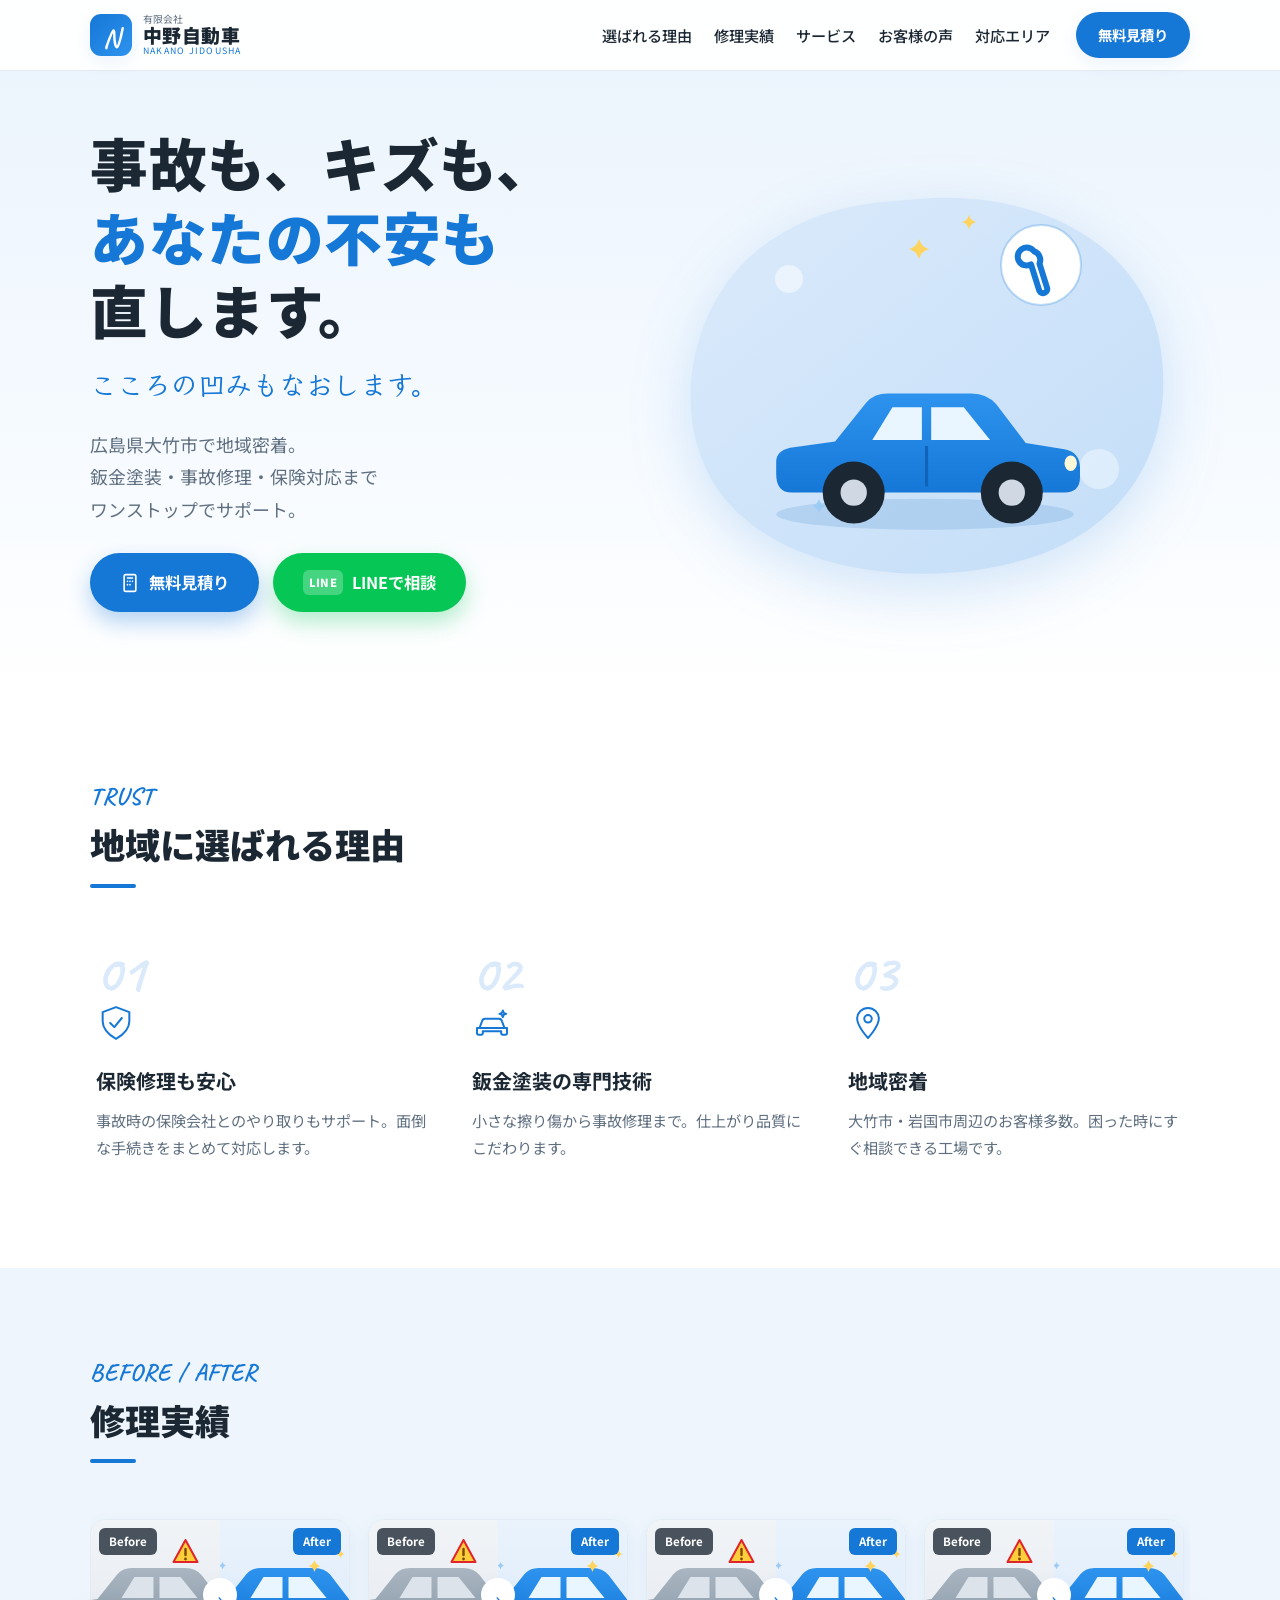
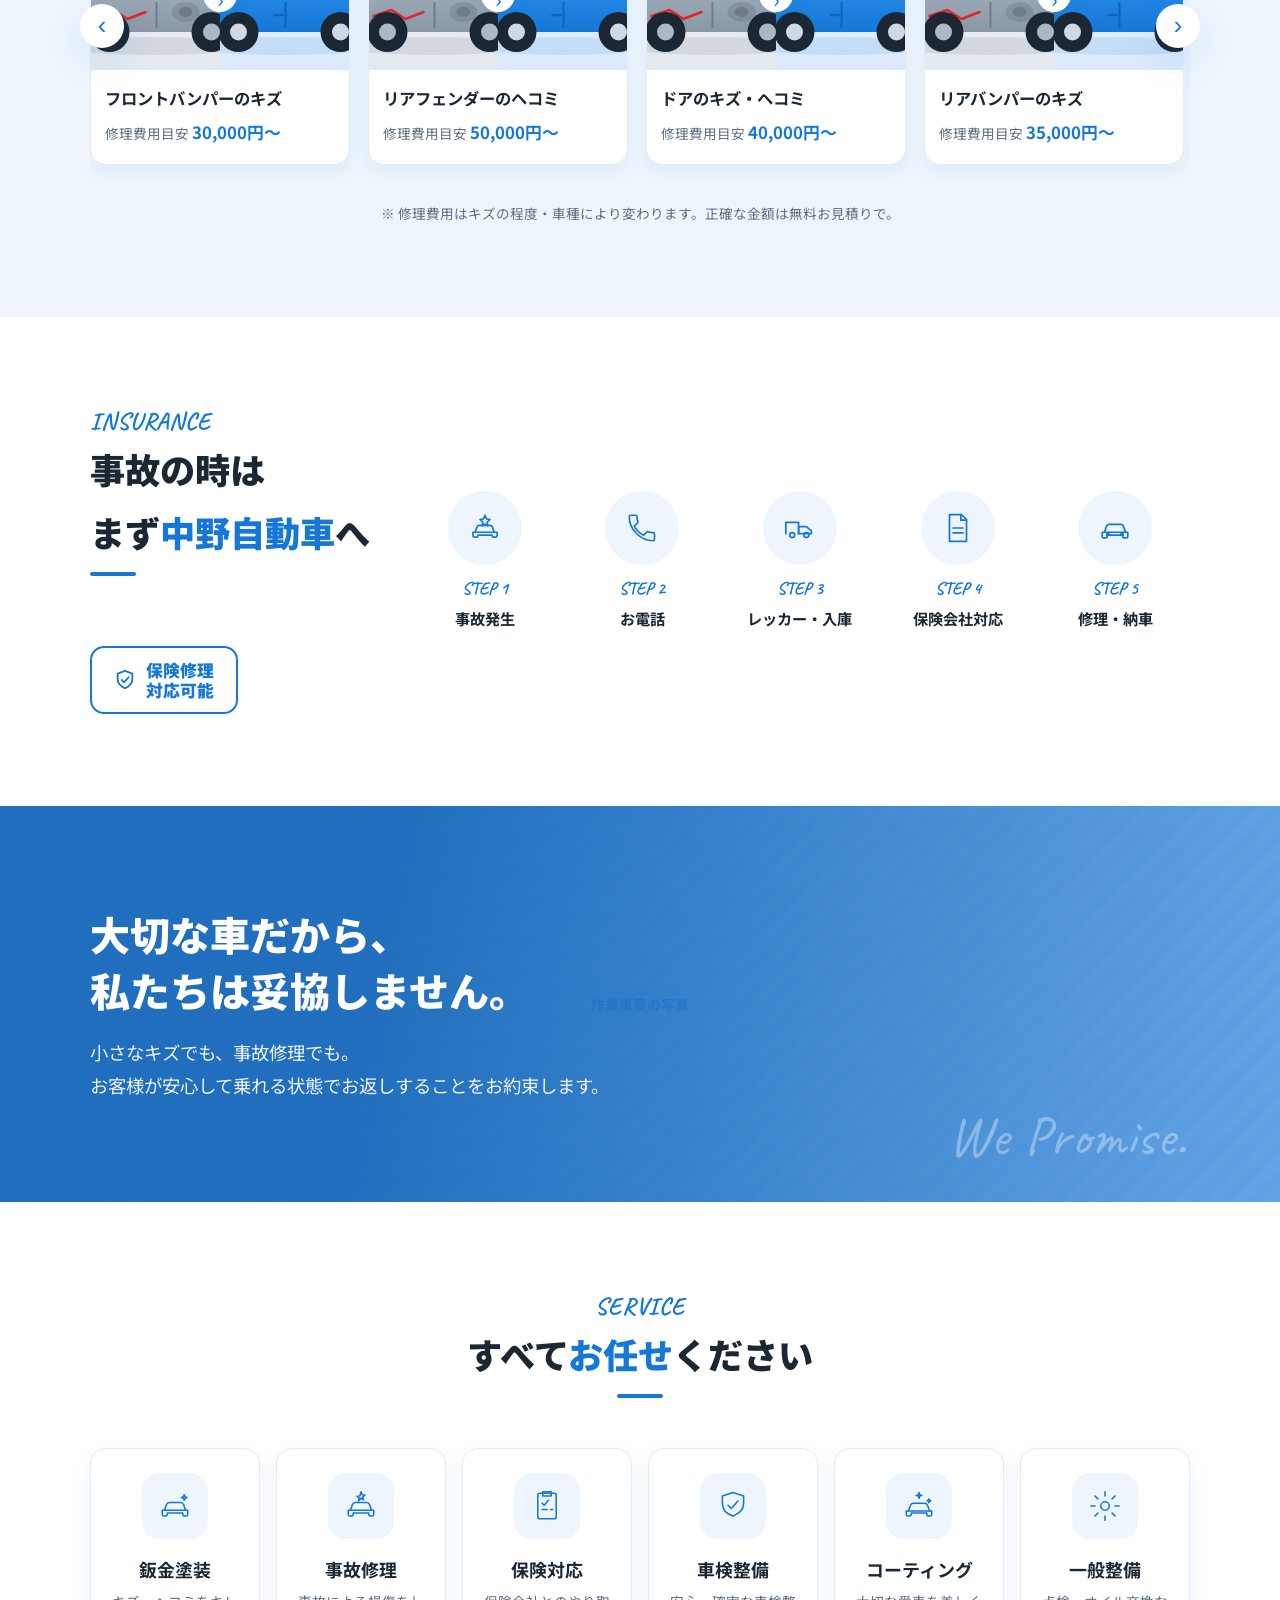
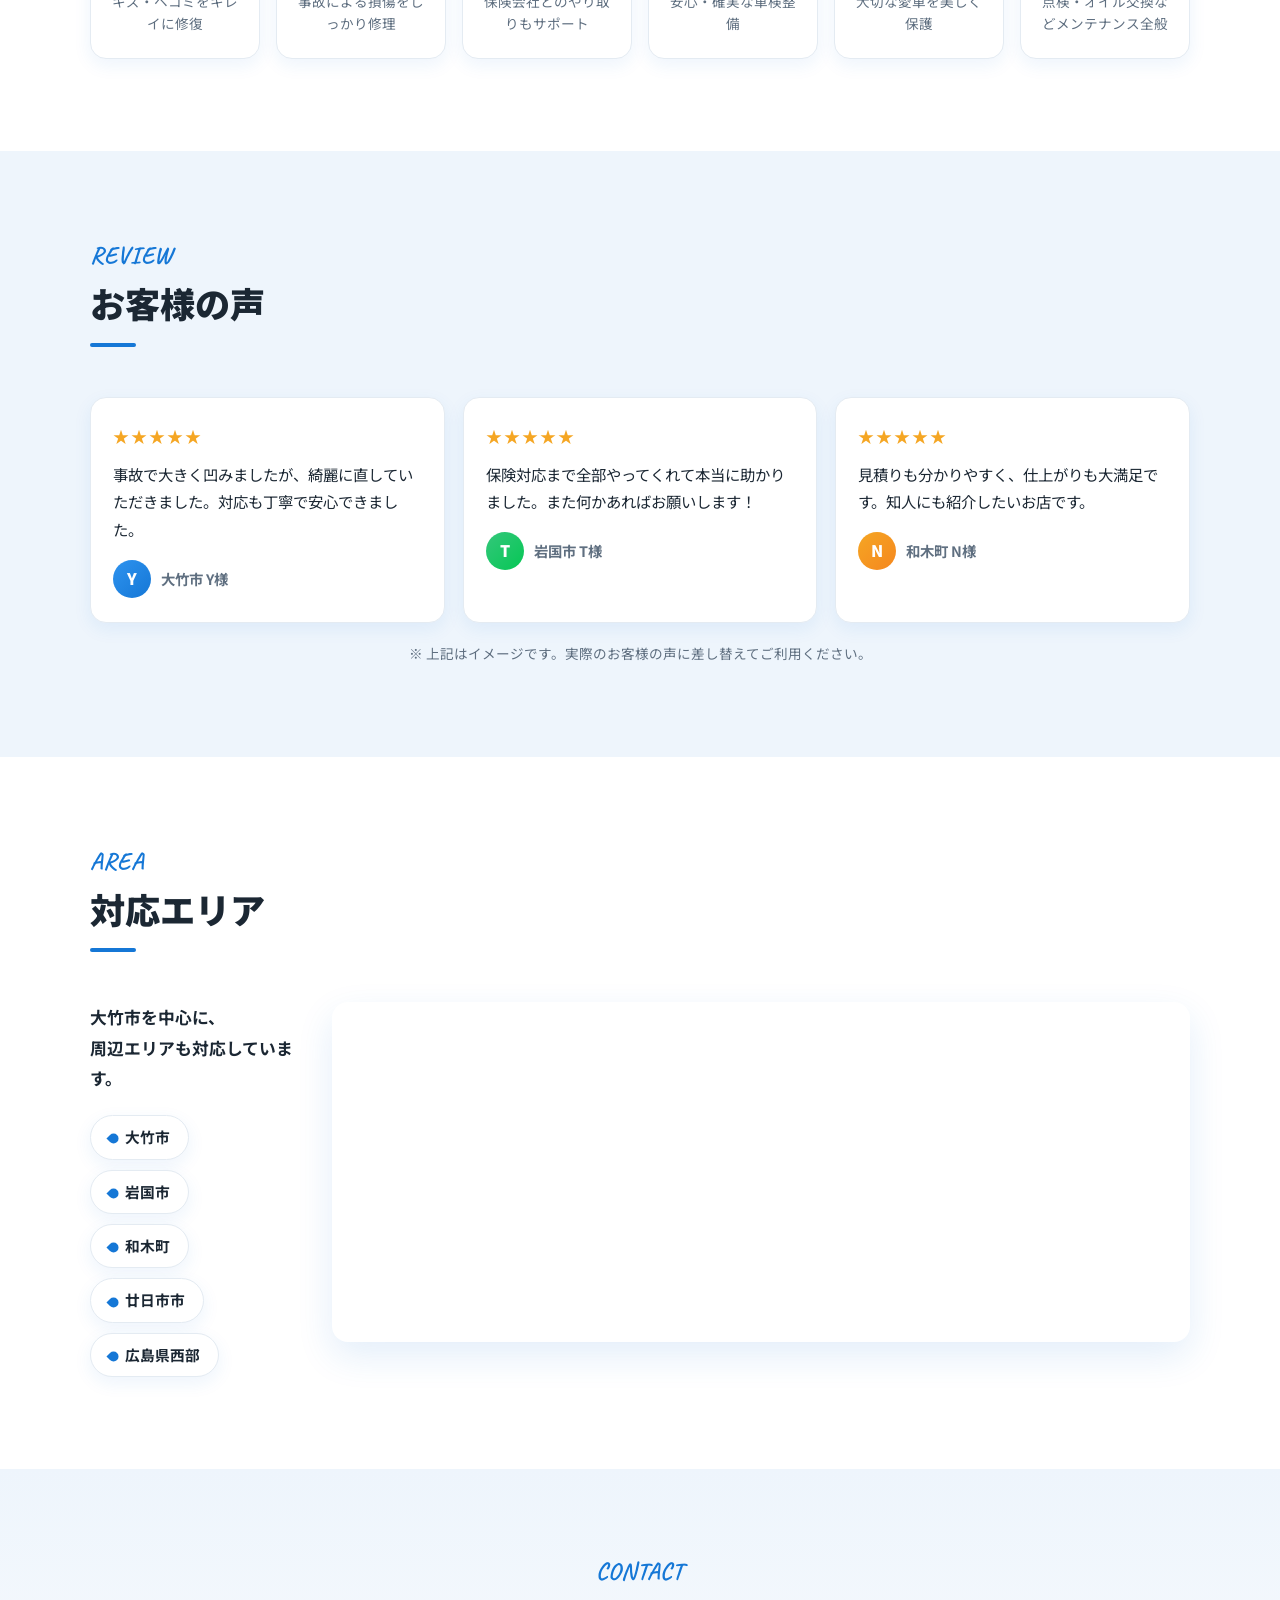
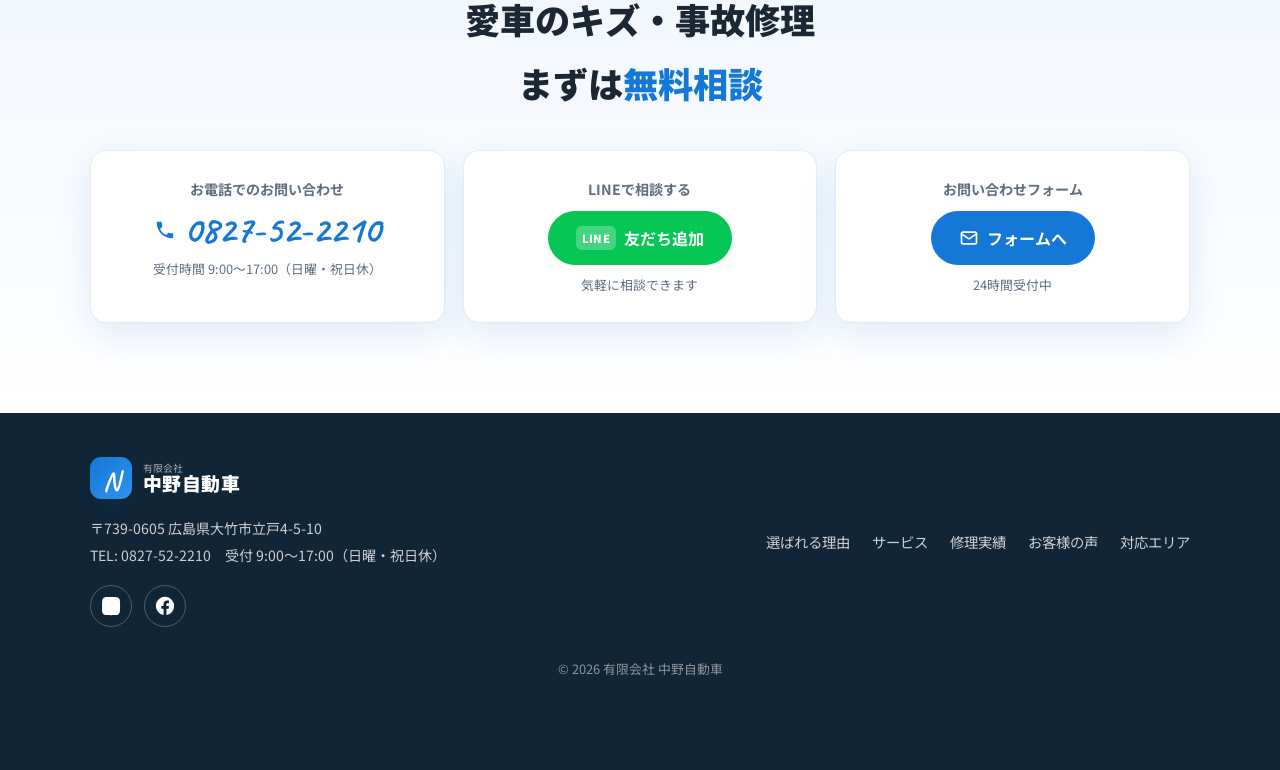
==== index.html @ ca8add03 "中野自動車LPサイト 初版 広島県大竹市の鈑金塗装・事故修理・保険対応のランディングページ。 レスポンシブ対応（PC/タブレット/スマホ）。  Co-Authored-By: Claude Opus " ====
<!DOCTYPE html>
<html lang="ja">
<head>
  <meta charset="UTF-8">
  <meta name="viewport" content="width=device-width, initial-scale=1.0">
  <title>有限会社 中野自動車｜広島県大竹市の鈑金塗装・事故修理・保険対応</title>
  <meta name="description" content="広島県大竹市で地域密着。鈑金塗装・事故修理・保険対応までワンストップ。事故も、キズも、あなたの不安も直します。お見積り無料・LINE相談OK。TEL 0827-52-2210">
  <meta name="theme-color" content="#1577d6">

  <meta property="og:type" content="website">
  <meta property="og:title" content="有限会社 中野自動車｜広島県大竹市の鈑金塗装・事故修理">
  <meta property="og:description" content="事故も、キズも、あなたの不安も直します。鈑金塗装・事故修理・保険対応はワンストップで中野自動車へ。">
  <meta property="og:locale" content="ja_JP">

  <link rel="preconnect" href="https://fonts.googleapis.com">
  <link rel="preconnect" href="https://fonts.gstatic.com" crossorigin>
  <link href="https://fonts.googleapis.com/css2?family=Noto+Sans+JP:wght@400;500;700;900&family=Klee+One:wght@600&family=Caveat:wght@700&display=swap" rel="stylesheet">
  <link rel="stylesheet" href="css/style.css">
</head>
<body>

  <!-- ===== ヘッダー ===== -->
  <header class="header" id="header">
    <div class="header__inner">
      <a href="#hero" class="logo">
        <span class="logo__mark">N</span>
        <span class="logo__txt">
          <small>有限会社</small>
          <strong>中野自動車</strong>
          <em>NAKANO JIDOUSHA</em>
        </span>
      </a>

      <nav class="nav" id="nav">
        <ul class="nav__list">
          <li><a href="#trust" class="nav__link">選ばれる理由</a></li>
          <li><a href="#works" class="nav__link">修理実績</a></li>
          <li><a href="#service" class="nav__link">サービス</a></li>
          <li><a href="#review" class="nav__link">お客様の声</a></li>
          <li><a href="#area" class="nav__link">対応エリア</a></li>
        </ul>
        <a href="#contact" class="nav__cta">無料見積り</a>
      </nav>

      <button class="hamburger" id="hamburger" aria-label="メニューを開く" aria-expanded="false">
        <span></span><span></span><span></span>
      </button>
    </div>
  </header>

  <!-- ===== ヒーロー ===== -->
  <section class="hero" id="hero">
    <div class="hero__inner">
      <div class="hero__copy">
        <h1 class="hero__title">事故も、キズも、<br><span class="is-blue">あなたの不安も</span><br>直します。</h1>
        <p class="hero__hand">こころの凹みもなおします。</p>
        <p class="hero__lead">広島県大竹市で地域密着。<br>鈑金塗装・事故修理・保険対応まで<br>ワンストップでサポート。</p>
        <div class="hero__btns">
          <a href="#contact" class="btn btn--blue">
            <svg viewBox="0 0 24 24" width="20" height="20" fill="none" stroke="currentColor" stroke-width="2" stroke-linecap="round" stroke-linejoin="round" aria-hidden="true"><rect x="5" y="2" width="14" height="20" rx="2"/><line x1="9" y1="6" x2="15" y2="6"/><line x1="9" y1="10" x2="9" y2="10"/><line x1="12" y1="10" x2="12" y2="10"/><line x1="15" y1="10" x2="15" y2="10"/><line x1="9" y1="14" x2="9" y2="14"/><line x1="12" y1="14" x2="12" y2="14"/></svg>
            無料見積り
          </a>
          <a href="#contact" class="btn btn--line">
            <span class="btn__lineicon">LINE</span>
            LINEで相談
          </a>
        </div>
      </div>

      <div class="hero__media" aria-hidden="true">
        <img class="hero__art" src="images/hero.svg" alt="">
      </div>
    </div>
    <div class="hero__wave" aria-hidden="true"></div>
  </section>

  <!-- ===== 選ばれる理由 ===== -->
  <section class="section" id="trust">
    <div class="container">
      <div class="head">
        <span class="head__en">TRUST</span>
        <h2 class="head__ja">地域に選ばれる理由</h2>
      </div>
      <div class="trust">
        <div class="trust__item">
          <span class="trust__no">01</span>
          <div class="trust__icon">
            <svg viewBox="0 0 48 48" width="40" height="40" fill="none" stroke="currentColor" stroke-width="2.4" stroke-linecap="round" stroke-linejoin="round"><path d="M24 5l16 6v11c0 10-7 16-16 21C15 38 8 32 8 22V11z"/><path d="M17 24l5 5 9-11"/></svg>
          </div>
          <h3>保険修理も安心</h3>
          <p>事故時の保険会社とのやり取りもサポート。面倒な手続きをまとめて対応します。</p>
        </div>
        <div class="trust__item">
          <span class="trust__no">02</span>
          <div class="trust__icon">
            <svg viewBox="0 0 48 48" width="40" height="40" fill="none" stroke="currentColor" stroke-width="2.4" stroke-linecap="round" stroke-linejoin="round"><path d="M9 30l3-8a4 4 0 014-3h16a4 4 0 014 3l3 8"/><path d="M6 30h36v6a2 2 0 01-2 2h-3a2 2 0 01-2-2v-2H13v2a2 2 0 01-2 2H8a2 2 0 01-2-2z"/><path d="M37 9l1.2 3L41 13l-2.8 1L37 17l-1.2-3L33 13l2.8-1z"/></svg>
          </div>
          <h3>鈑金塗装の専門技術</h3>
          <p>小さな擦り傷から事故修理まで。仕上がり品質にこだわります。</p>
        </div>
        <div class="trust__item">
          <span class="trust__no">03</span>
          <div class="trust__icon">
            <svg viewBox="0 0 48 48" width="40" height="40" fill="none" stroke="currentColor" stroke-width="2.4" stroke-linecap="round" stroke-linejoin="round"><path d="M24 6c-7 0-13 5.5-13 13 0 9 13 23 13 23s13-14 13-23c0-7.5-6-13-13-13z"/><circle cx="24" cy="19" r="4.5"/></svg>
          </div>
          <h3>地域密着</h3>
          <p>大竹市・岩国市周辺のお客様多数。困った時にすぐ相談できる工場です。</p>
        </div>
      </div>
    </div>
  </section>

  <!-- ===== 修理実績 Before/After ===== -->
  <section class="section section--tint" id="works">
    <div class="container">
      <div class="head">
        <span class="head__en">BEFORE / AFTER</span>
        <h2 class="head__ja">修理実績</h2>
      </div>

      <div class="slider">
        <button class="slider__arrow slider__arrow--prev" id="worksPrev" aria-label="前へ">‹</button>
        <div class="slider__track" id="worksTrack">
          <article class="work">
            <div class="work__ba">
              <div class="ph ph--ba"><span class="work__tag">Before</span></div>
              <div class="ph ph--ba"><span class="work__tag work__tag--after">After</span></div>
              <span class="work__go">›</span>
            </div>
            <h3 class="work__title">フロントバンパーのキズ</h3>
            <p class="work__price">修理費用目安 <strong>30,000円〜</strong></p>
          </article>
          <article class="work">
            <div class="work__ba">
              <div class="ph ph--ba"><span class="work__tag">Before</span></div>
              <div class="ph ph--ba"><span class="work__tag work__tag--after">After</span></div>
              <span class="work__go">›</span>
            </div>
            <h3 class="work__title">リアフェンダーのヘコミ</h3>
            <p class="work__price">修理費用目安 <strong>50,000円〜</strong></p>
          </article>
          <article class="work">
            <div class="work__ba">
              <div class="ph ph--ba"><span class="work__tag">Before</span></div>
              <div class="ph ph--ba"><span class="work__tag work__tag--after">After</span></div>
              <span class="work__go">›</span>
            </div>
            <h3 class="work__title">ドアのキズ・ヘコミ</h3>
            <p class="work__price">修理費用目安 <strong>40,000円〜</strong></p>
          </article>
          <article class="work">
            <div class="work__ba">
              <div class="ph ph--ba"><span class="work__tag">Before</span></div>
              <div class="ph ph--ba"><span class="work__tag work__tag--after">After</span></div>
              <span class="work__go">›</span>
            </div>
            <h3 class="work__title">リアバンパーのキズ</h3>
            <p class="work__price">修理費用目安 <strong>35,000円〜</strong></p>
          </article>
          <article class="work">
            <div class="work__ba">
              <div class="ph ph--ba"><span class="work__tag">Before</span></div>
              <div class="ph ph--ba"><span class="work__tag work__tag--after">After</span></div>
              <span class="work__go">›</span>
            </div>
            <h3 class="work__title">事故による大破修理</h3>
            <p class="work__price">修理費用目安 <strong>120,000円〜</strong></p>
          </article>
          <article class="work">
            <div class="work__ba">
              <div class="ph ph--ba"><span class="work__tag">Before</span></div>
              <div class="ph ph--ba"><span class="work__tag work__tag--after">After</span></div>
              <span class="work__go">›</span>
            </div>
            <h3 class="work__title">ボンネットのヘコミ</h3>
            <p class="work__price">修理費用目安 <strong>45,000円〜</strong></p>
          </article>
        </div>
        <button class="slider__arrow slider__arrow--next" id="worksNext" aria-label="次へ">›</button>
      </div>
      <p class="works__note">※ 修理費用はキズの程度・車種により変わります。正確な金額は無料お見積りで。</p>
    </div>
  </section>

  <!-- ===== 事故対応の流れ ===== -->
  <section class="section" id="flow">
    <div class="container">
      <div class="insurance">
        <div class="insurance__lead">
          <div class="head head--left">
            <span class="head__en">INSURANCE</span>
            <h2 class="head__ja">事故の時は<br>まず<span class="is-blue">中野自動車</span>へ</h2>
          </div>
          <span class="insurance__badge">
            <svg viewBox="0 0 24 24" width="22" height="22" fill="none" stroke="currentColor" stroke-width="2" stroke-linecap="round" stroke-linejoin="round"><path d="M12 2l8 3v6c0 5-3.5 8-8 10-4.5-2-8-5-8-10V5z"/><path d="M8.5 12l2.5 2.5L16 9"/></svg>
            保険修理<br>対応可能
          </span>
        </div>

        <ol class="steps">
          <li class="steps__item">
            <div class="steps__icon"><svg viewBox="0 0 48 48" width="34" height="34" fill="none" stroke="currentColor" stroke-width="2.4" stroke-linecap="round" stroke-linejoin="round"><path d="M10 30l2.5-7a4 4 0 013.8-2.7h14.5a4 4 0 013.8 2.7L37 30"/><path d="M7 30h34v5a2 2 0 01-2 2h-3a2 2 0 01-2-2v-1H14v1a2 2 0 01-2 2H9a2 2 0 01-2-2z"/><path d="M24 6l2 5 5 1-4 4 1 5-4-2.5L20 21l1-5-4-4 5-1z"/></svg></div>
            <span class="steps__no">STEP 1</span>
            <p>事故発生</p>
          </li>
          <li class="steps__item">
            <div class="steps__icon"><svg viewBox="0 0 48 48" width="34" height="34" fill="none" stroke="currentColor" stroke-width="2.4" stroke-linecap="round" stroke-linejoin="round"><path d="M13 21c2.8 5.6 7.6 10.4 13.2 13.2l4.4-4.4c.6-.6 1.4-.8 2-.4 2.2.8 4.6 1.2 7 1.2 1.2 0 2 .8 2 2V40c0 1.2-.8 2-2 2C22 42 6 26 6 8c0-1.2.8-2 2-2h7c1.2 0 2 .8 2 2 0 2.4.4 4.8 1.2 7 .2.7 0 1.5-.4 2z"/></svg></div>
            <span class="steps__no">STEP 2</span>
            <p>お電話</p>
          </li>
          <li class="steps__item">
            <div class="steps__icon"><svg viewBox="0 0 48 48" width="34" height="34" fill="none" stroke="currentColor" stroke-width="2.4" stroke-linecap="round" stroke-linejoin="round"><path d="M4 32V16h18v16"/><path d="M22 22h11l7 6v4H22z"/><circle cx="13" cy="34" r="3.5"/><circle cx="33" cy="34" r="3.5"/></svg></div>
            <span class="steps__no">STEP 3</span>
            <p>レッカー・入庫</p>
          </li>
          <li class="steps__item">
            <div class="steps__icon"><svg viewBox="0 0 48 48" width="34" height="34" fill="none" stroke="currentColor" stroke-width="2.4" stroke-linecap="round" stroke-linejoin="round"><path d="M12 5h17l7 7v31a0 0 0 010 0H12a0 0 0 010 0z"/><path d="M28 5v8h8"/><line x1="17" y1="24" x2="31" y2="24"/><line x1="17" y1="31" x2="31" y2="31"/></svg></div>
            <span class="steps__no">STEP 4</span>
            <p>保険会社対応</p>
          </li>
          <li class="steps__item">
            <div class="steps__icon"><svg viewBox="0 0 48 48" width="34" height="34" fill="none" stroke="currentColor" stroke-width="2.4" stroke-linecap="round" stroke-linejoin="round"><path d="M9 30l3-8a4 4 0 014-3h16a4 4 0 014 3l3 8"/><path d="M6 30h36v6a2 2 0 01-2 2h-3a2 2 0 01-2-2v-2H13v2a2 2 0 01-2 2H8a2 2 0 01-2-2z"/><circle cx="14" cy="33" r="1.6" fill="currentColor"/><circle cx="34" cy="33" r="1.6" fill="currentColor"/></svg></div>
            <span class="steps__no">STEP 5</span>
            <p>修理・納車</p>
          </li>
        </ol>
      </div>
    </div>
  </section>

  <!-- ===== 約束バンド ===== -->
  <section class="promise">
    <div class="promise__photo ph" aria-hidden="true"><span class="ph__label">作業風景の写真</span></div>
    <div class="promise__inner">
      <h2 class="promise__title">大切な車だから、<br>私たちは妥協しません。</h2>
      <p class="promise__text">小さなキズでも、事故修理でも。<br>お客様が安心して乗れる状態でお返しすることをお約束します。</p>
      <span class="promise__script">We Promise.</span>
    </div>
  </section>

  <!-- ===== サービス ===== -->
  <section class="section" id="service">
    <div class="head head--center">
      <span class="head__en">SERVICE</span>
      <h2 class="head__ja">すべて<span class="is-blue">お任せ</span>ください</h2>
    </div>
    <div class="container">
      <div class="services">
        <article class="svc">
          <div class="svc__icon"><svg viewBox="0 0 48 48" width="34" height="34" fill="none" stroke="currentColor" stroke-width="2.2" stroke-linecap="round" stroke-linejoin="round"><path d="M9 30l3-8a4 4 0 014-3h16a4 4 0 014 3l3 8"/><path d="M6 30h36v6a2 2 0 01-2 2h-3a2 2 0 01-2-2v-2H13v2a2 2 0 01-2 2H8a2 2 0 01-2-2z"/><path d="M37 8l1.2 3L41 12l-2.8 1L37 16l-1.2-3L33 12l2.8-1z"/></svg></div>
          <h3>鈑金塗装</h3>
          <p>キズ・ヘコミをキレイに修復</p>
        </article>
        <article class="svc">
          <div class="svc__icon"><svg viewBox="0 0 48 48" width="34" height="34" fill="none" stroke="currentColor" stroke-width="2.2" stroke-linecap="round" stroke-linejoin="round"><path d="M9 30l3-8a4 4 0 014-3h16a4 4 0 014 3l3 8"/><path d="M6 30h36v6a2 2 0 01-2 2h-3a2 2 0 01-2-2v-2H13v2a2 2 0 01-2 2H8a2 2 0 01-2-2z"/><path d="M24 4l1.6 4 4 .4-3 2.8.9 4-3.5-2.2L20.5 17l.9-4-3-2.8 4-.4z"/></svg></div>
          <h3>事故修理</h3>
          <p>事故による損傷をしっかり修理</p>
        </article>
        <article class="svc">
          <div class="svc__icon"><svg viewBox="0 0 48 48" width="34" height="34" fill="none" stroke="currentColor" stroke-width="2.2" stroke-linecap="round" stroke-linejoin="round"><rect x="11" y="6" width="26" height="36" rx="3"/><path d="M18 4h12v6H18z"/><path d="M17 20l3 3 6-7"/><line x1="29" y1="29" x2="32" y2="29"/><line x1="17" y1="29" x2="24" y2="29"/></svg></div>
          <h3>保険対応</h3>
          <p>保険会社とのやり取りもサポート</p>
        </article>
        <article class="svc">
          <div class="svc__icon"><svg viewBox="0 0 48 48" width="34" height="34" fill="none" stroke="currentColor" stroke-width="2.2" stroke-linecap="round" stroke-linejoin="round"><path d="M24 5l15 5v10c0 9-6.5 15-15 18C15 35 9 29 9 20V10z"/><path d="M17 23l4.5 4.5L31 17"/></svg></div>
          <h3>車検整備</h3>
          <p>安心・確実な車検整備</p>
        </article>
        <article class="svc">
          <div class="svc__icon"><svg viewBox="0 0 48 48" width="34" height="34" fill="none" stroke="currentColor" stroke-width="2.2" stroke-linecap="round" stroke-linejoin="round"><path d="M9 31l3-8a4 4 0 014-3h16a4 4 0 014 3l3 8"/><path d="M6 31h36v5a2 2 0 01-2 2h-3a2 2 0 01-2-2v-2H13v2a2 2 0 01-2 2H8a2 2 0 01-2-2z"/><path d="M24 5l1 3 3 1-3 1-1 3-1-3-3-1 3-1z"/><path d="M38 14l.7 2 2 .7-2 .7-.7 2-.7-2-2-.7 2-.7z"/></svg></div>
          <h3>コーティング</h3>
          <p>大切な愛車を美しく保護</p>
        </article>
        <article class="svc">
          <div class="svc__icon"><svg viewBox="0 0 48 48" width="34" height="34" fill="none" stroke="currentColor" stroke-width="2.2" stroke-linecap="round" stroke-linejoin="round"><circle cx="24" cy="24" r="6"/><path d="M24 4v6M24 38v6M4 24h6M38 24h6M9.8 9.8l4.2 4.2M34 34l4.2 4.2M38.2 9.8L34 14M14 34l-4.2 4.2"/></svg></div>
          <h3>一般整備</h3>
          <p>点検・オイル交換などメンテナンス全般</p>
        </article>
      </div>
    </div>
  </section>

  <!-- ===== お客様の声 ===== -->
  <section class="section section--tint" id="review">
    <div class="container">
      <div class="head head--left">
        <span class="head__en">REVIEW</span>
        <h2 class="head__ja">お客様の声</h2>
      </div>
      <div class="reviews">
        <figure class="review">
          <div class="review__stars">★★★★★</div>
          <blockquote>事故で大きく凹みましたが、綺麗に直していただきました。対応も丁寧で安心できました。</blockquote>
          <figcaption><span class="review__ava review__ava--a">Y</span>大竹市 Y様</figcaption>
        </figure>
        <figure class="review">
          <div class="review__stars">★★★★★</div>
          <blockquote>保険対応まで全部やってくれて本当に助かりました。また何かあればお願いします！</blockquote>
          <figcaption><span class="review__ava review__ava--b">T</span>岩国市 T様</figcaption>
        </figure>
        <figure class="review">
          <div class="review__stars">★★★★★</div>
          <blockquote>見積りも分かりやすく、仕上がりも大満足です。知人にも紹介したいお店です。</blockquote>
          <figcaption><span class="review__ava review__ava--c">N</span>和木町 N様</figcaption>
        </figure>
      </div>
      <p class="works__note">※ 上記はイメージです。実際のお客様の声に差し替えてご利用ください。</p>
    </div>
  </section>

  <!-- ===== 対応エリア ===== -->
  <section class="section" id="area">
    <div class="container">
      <div class="head head--left">
        <span class="head__en">AREA</span>
        <h2 class="head__ja">対応エリア</h2>
      </div>
      <div class="area">
        <div class="area__text">
          <p>大竹市を中心に、<br>周辺エリアも対応しています。</p>
        </div>
        <div class="area__map">
          <iframe
            title="有限会社 中野自動車 地図"
            src="https://maps.google.com/maps?q=%E5%BA%83%E5%B3%B6%E7%9C%8C%E5%A4%A7%E7%AB%B9%E5%B8%82%E7%AB%8B%E6%88%B84-5-10&output=embed"
            loading="lazy" referrerpolicy="no-referrer-when-downgrade" allowfullscreen></iframe>
        </div>
        <ul class="area__list">
          <li>大竹市</li>
          <li>岩国市</li>
          <li>和木町</li>
          <li>廿日市市</li>
          <li>広島県西部</li>
        </ul>
      </div>
    </div>
  </section>

  <!-- ===== お問い合わせ ===== -->
  <section class="contact" id="contact">
    <div class="container">
      <div class="contact__head">
        <span class="head__en">CONTACT</span>
        <h2 class="contact__title">愛車のキズ・事故修理<br>まずは<span class="is-blue">無料相談</span></h2>
      </div>
      <div class="contact__cards">
        <div class="ccard">
          <span class="ccard__cap">お電話でのお問い合わせ</span>
          <a href="tel:0827522210" class="ccard__tel">
            <svg viewBox="0 0 24 24" width="22" height="22" fill="currentColor" aria-hidden="true"><path d="M6.6 10.8c1.4 2.8 3.8 5.1 6.6 6.6l2.2-2.2c.3-.3.7-.4 1-.2 1.1.4 2.3.6 3.6.6.6 0 1 .4 1 1V20c0 .6-.4 1-1 1C10.6 21 3 13.4 3 4c0-.6.4-1 1-1h3.5c.6 0 1 .4 1 1 0 1.2.2 2.4.6 3.6.1.4 0 .7-.2 1l-2.3 2.2z"/></svg>
            0827-52-2210
          </a>
          <span class="ccard__sub">受付時間 9:00〜17:00（日曜・祝日休）</span>
        </div>
        <div class="ccard ccard--line">
          <span class="ccard__cap">LINEで相談する</span>
          <a href="#" class="ccard__btn ccard__btn--line"><span class="btn__lineicon">LINE</span>友だち追加</a>
          <span class="ccard__sub">気軽に相談できます</span>
        </div>
        <div class="ccard">
          <span class="ccard__cap">お問い合わせフォーム</span>
          <a href="#" class="ccard__btn ccard__btn--blue">
            <svg viewBox="0 0 24 24" width="20" height="20" fill="none" stroke="currentColor" stroke-width="2" stroke-linecap="round" stroke-linejoin="round" aria-hidden="true"><rect x="3" y="5" width="18" height="14" rx="2"/><path d="M3 7l9 6 9-6"/></svg>
            フォームへ
          </a>
          <span class="ccard__sub">24時間受付中</span>
        </div>
      </div>
    </div>
  </section>

  <!-- ===== フッター ===== -->
  <footer class="footer">
    <div class="container footer__inner">
      <div class="footer__left">
        <div class="logo logo--footer">
          <span class="logo__mark">N</span>
          <span class="logo__txt"><small>有限会社</small><strong>中野自動車</strong></span>
        </div>
        <p class="footer__info">〒739-0605 広島県大竹市立戸4-5-10<br>TEL: 0827-52-2210　受付 9:00〜17:00（日曜・祝日休）</p>
        <div class="footer__sns">
          <a href="https://www.instagram.com/nakano_jidousya/" target="_blank" rel="noopener" aria-label="Instagram"><svg viewBox="0 0 24 24" width="22" height="22" fill="currentColor"><path d="M12 2.2c3.2 0 3.6 0 4.9.1 1.2.1 1.8.3 2.2.4.6.2 1 .5 1.4.9.4.4.7.8.9 1.4.2.4.4 1 .4 2.2.1 1.3.1 1.7.1 4.9s0 3.6-.1 4.9c-.1 1.2-.3 1.8-.4 2.2-.2.6-.5 1-.9 1.4-.4.4-.8.7-1.4.9-.4.2-1 .4-2.2.4-1.3.1-1.7.1-4.9.1s-3.6 0-4.9-.1c-1.2-.1-1.8-.3-2.2-.4-.6-.2-1-.5-1.4-.9-.4-.4-.7-.8-.9-1.4-.2-.4-.4-1-.4-2.2C2.2 15.6 2.2 15.2 2.2 12s0-3.6.1-4.9c.1-1.2.3-1.8.4-2.2.2-.6.5-1 .9-1.4.4-.4.8-.7 1.4-.9.4-.2 1-.4 2.2-.4C8.4 2.2 8.8 2.2 12 2.2zm0 4.9a4.9 4.9 0 110 9.8 4.9 4.9 0 010-9.8zm0 1.8a3.1 3.1 0 100 6.2 3.1 3.1 0 000-6.2zm5.1-3.3a1.1 1.1 0 110 2.3 1.1 1.1 0 010-2.3z"/></svg></a>
          <a href="https://www.facebook.com/nakanojidousya610/?locale=ja_JP" target="_blank" rel="noopener" aria-label="Facebook"><svg viewBox="0 0 24 24" width="22" height="22" fill="currentColor"><path d="M22 12a10 10 0 10-11.6 9.9v-7H7.9V12h2.5V9.8c0-2.5 1.5-3.9 3.8-3.9 1.1 0 2.2.2 2.2.2v2.5h-1.3c-1.2 0-1.6.8-1.6 1.6V12h2.8l-.4 2.9h-2.3v7A10 10 0 0022 12z"/></svg></a>
        </div>
      </div>
      <nav class="footer__nav">
        <a href="#trust">選ばれる理由</a>
        <a href="#service">サービス</a>
        <a href="#works">修理実績</a>
        <a href="#review">お客様の声</a>
        <a href="#area">対応エリア</a>
      </nav>
    </div>
    <p class="footer__copy">&copy; 2026 有限会社 中野自動車</p>
  </footer>

  <!-- ===== スマホ固定バー ===== -->
  <div class="fixed-bar">
    <a href="tel:0827522210" class="fixed-bar__tel">
      <svg viewBox="0 0 24 24" width="18" height="18" fill="currentColor" aria-hidden="true"><path d="M6.6 10.8c1.4 2.8 3.8 5.1 6.6 6.6l2.2-2.2c.3-.3.7-.4 1-.2 1.1.4 2.3.6 3.6.6.6 0 1 .4 1 1V20c0 .6-.4 1-1 1C10.6 21 3 13.4 3 4c0-.6.4-1 1-1h3.5c.6 0 1 .4 1 1 0 1.2.2 2.4.6 3.6.1.4 0 .7-.2 1l-2.3 2.2z"/></svg>
      電話する
    </a>
    <a href="#contact" class="fixed-bar__est">無料見積り</a>
  </div>

  <!--
    画像の差し替えについて：
    現在、写真部分は class="ph"（プレースホルダー）で仮置きしています。
    実写真を入れる場合は images/ フォルダに保存し、該当の .ph 要素を
    <img src="images/xxxx.jpg" alt="..."> に置き換えてください（中川さんへ依頼でもOK）。
    差し替え対象：ヒーロー3枚 / 修理実績Before・After / 約束バンド背景 / お客様の声アバター
    要対応リンク：LINE「友だち追加」(#) と お問い合わせフォーム(#) に実URLを設定。
  -->
  <script src="js/main.js"></script>
</body>
</html>
---- css/style.css ----
/* ============================================
   有限会社 中野自動車 LP - 明るい水色テーマ
   モバイルファースト / レスポンシブ
   ============================================ */

:root {
  --blue: #1577d6;
  --blue-dark: #0f63b8;
  --blue-50: #eef5fc;
  --blue-100: #dbeafb;
  --green: #06c755;
  --green-dark: #05a847;
  --ink: #1b2733;
  --gray: #5f6f80;
  --line: #e4ebf2;
  --white: #ffffff;
  --radius: 16px;
  --shadow: 0 14px 36px rgba(21, 119, 214, 0.12);
  --shadow-sm: 0 6px 18px rgba(21, 119, 214, 0.08);
  --container: 1140px;
  --header-h: 70px;
}

* { margin: 0; padding: 0; box-sizing: border-box; }
html { scroll-behavior: smooth; scroll-padding-top: var(--header-h); }
body {
  font-family: "Noto Sans JP", system-ui, -apple-system, "Segoe UI", sans-serif;
  color: var(--ink); line-height: 1.8; background: var(--white);
  -webkit-font-smoothing: antialiased; overflow-x: hidden;
}
img { max-width: 100%; display: block; }
a { color: inherit; text-decoration: none; }
ul, ol { list-style: none; }
.is-blue { color: var(--blue); }

.container { width: 100%; max-width: var(--container); margin-inline: auto; padding-inline: 20px; }

/* ---------- プレースホルダー（写真の仮置き） ---------- */
.ph {
  position: relative; overflow: hidden;
  background:
    linear-gradient(135deg, var(--blue-50), var(--blue-100));
}
.ph::after {
  content: ""; position: absolute; inset: 0;
  background-image:
    radial-gradient(circle at 30% 35%, rgba(255,255,255,.6), transparent 40%),
    repeating-linear-gradient(135deg, rgba(21,119,214,.05) 0 10px, transparent 10px 20px);
}
.ph__label {
  position: absolute; inset: 0; display: grid; place-items: center;
  color: rgba(21,119,214,.55); font-size: .85rem; font-weight: 700; z-index: 1;
  text-align: center; padding: 8px;
}

/* ---------- ボタン ---------- */
.btn {
  display: inline-flex; align-items: center; justify-content: center; gap: 9px;
  padding: 15px 30px; border-radius: 999px; font-weight: 700; font-size: 1.02rem;
  transition: transform .15s ease, box-shadow .15s ease, background .15s ease; cursor: pointer;
}
.btn:hover { transform: translateY(-2px); }
.btn--blue { background: var(--blue); color: #fff; box-shadow: 0 10px 22px rgba(21,119,214,.32); }
.btn--blue:hover { background: var(--blue-dark); }
.btn--line { background: var(--green); color: #fff; box-shadow: 0 10px 22px rgba(6,199,85,.3); }
.btn--line:hover { background: var(--green-dark); }
.btn__lineicon {
  font-size: .7rem; font-weight: 900; background: rgba(255,255,255,.25);
  padding: 2px 6px; border-radius: 6px; letter-spacing: .02em;
}

/* ---------- ヘッダー ---------- */
.header {
  position: fixed; inset: 0 0 auto 0; height: var(--header-h);
  background: rgba(255,255,255,.94); backdrop-filter: blur(8px);
  box-shadow: 0 1px 0 var(--line); z-index: 100;
}
.header__inner {
  max-width: var(--container); height: 100%; margin-inline: auto; padding-inline: 20px;
  display: flex; align-items: center; justify-content: space-between;
}
.logo { display: flex; align-items: center; gap: 11px; }
.logo__mark {
  display: grid; place-items: center; width: 42px; height: 42px;
  background: linear-gradient(135deg, var(--blue), #2e93ef); color: #fff;
  font-family: "Caveat", cursive; font-weight: 700; font-size: 1.7rem; border-radius: 11px;
  box-shadow: var(--shadow-sm);
}
.logo__txt { display: flex; flex-direction: column; line-height: 1.1; }
.logo__txt small { font-size: .62rem; color: var(--gray); }
.logo__txt strong { font-size: 1.18rem; color: var(--ink); font-weight: 900; letter-spacing: .02em; }
.logo__txt em { font-size: .55rem; color: var(--blue); font-style: normal; letter-spacing: .14em; }

.nav { display: flex; align-items: center; gap: 26px; }
.nav__list { display: flex; gap: 22px; }
.nav__link { font-weight: 500; font-size: .95rem; position: relative; }
.nav__link::after { content: ""; position: absolute; left: 0; bottom: -6px; width: 0; height: 2px; background: var(--blue); transition: width .2s ease; }
.nav__link:hover::after { width: 100%; }
.nav__cta { background: var(--blue); color: #fff; padding: 10px 22px; border-radius: 999px; font-weight: 700; font-size: .9rem; box-shadow: var(--shadow-sm); transition: background .15s ease; }
.nav__cta:hover { background: var(--blue-dark); }

.hamburger { display: none; flex-direction: column; justify-content: center; gap: 6px; width: 44px; height: 44px; background: none; border: none; cursor: pointer; }
.hamburger span { display: block; width: 26px; height: 2px; background: var(--blue); transition: transform .3s ease, opacity .3s ease; }
.hamburger.is-open span:nth-child(1) { transform: translateY(8px) rotate(45deg); }
.hamburger.is-open span:nth-child(2) { opacity: 0; }
.hamburger.is-open span:nth-child(3) { transform: translateY(-8px) rotate(-45deg); }

/* ---------- ヒーロー ---------- */
.hero {
  position: relative; padding-top: var(--header-h);
  background: linear-gradient(180deg, #eaf3fc 0%, #f5faff 60%, #fff 100%);
  overflow: hidden;
}
.hero__inner {
  max-width: var(--container); margin-inline: auto; padding: 46px 20px 70px;
  display: grid; gap: 30px; position: relative; z-index: 2;
}
.hero__title { font-size: clamp(2.1rem, 6.6vw, 3.6rem); font-weight: 900; line-height: 1.28; letter-spacing: .01em; }
.hero__hand { font-family: "Klee One", cursive; color: var(--blue); font-size: clamp(1.15rem, 3.4vw, 1.7rem); margin: 12px 0 20px; font-weight: 600; }
.hero__lead { font-size: clamp(.98rem, 2.4vw, 1.12rem); color: var(--gray); margin-bottom: 28px; }
.hero__btns { display: flex; flex-wrap: wrap; gap: 14px; }

.hero__media { position: relative; }
.hero__art { width: 100%; max-width: 520px; height: auto; margin-inline: auto; display: block; filter: drop-shadow(0 18px 30px rgba(21,119,214,.18)); }

/* ---------- 見出し共通 ---------- */
.section { padding: clamp(54px, 8vw, 92px) 0; }
.section--tint { background: var(--blue-50); }
.head { margin-bottom: clamp(30px, 5vw, 50px); }
.head--center { text-align: center; }
.head__en { font-family: "Caveat", cursive; font-size: 1.5rem; color: var(--blue); font-weight: 700; letter-spacing: .04em; display: block; line-height: 1; }
.head__ja { font-size: clamp(1.55rem, 4.4vw, 2.2rem); font-weight: 900; color: var(--ink); margin-top: 4px; position: relative; display: inline-block; padding-bottom: 12px; }
.head--center .head__ja::after, .head__ja::after { content: ""; position: absolute; left: 0; bottom: 0; width: 46px; height: 4px; background: var(--blue); border-radius: 2px; }
.head--center .head__ja::after { left: 50%; transform: translateX(-50%); }

/* ---------- 選ばれる理由 ---------- */
.trust { display: grid; gap: 24px; }
.trust__item { position: relative; padding: 14px 6px; text-align: left; }
.trust__no { font-family: "Caveat", cursive; font-size: 3.4rem; font-weight: 700; color: var(--blue-100); line-height: .8; display: block; }
.trust__icon { color: var(--blue); margin: 8px 0 12px; }
.trust__item h3 { font-size: 1.25rem; color: var(--ink); margin-bottom: 8px; }
.trust__item p { color: var(--gray); font-size: .95rem; }

/* ---------- 修理実績スライダー ---------- */
.slider { position: relative; }
.slider__track {
  display: flex; gap: 18px; overflow-x: auto; scroll-snap-type: x mandatory;
  padding: 6px 2px 18px; scroll-behavior: smooth; scrollbar-width: none;
}
.slider__track::-webkit-scrollbar { display: none; }
.work {
  flex: 0 0 auto; width: 240px; scroll-snap-align: start;
  background: #fff; border-radius: var(--radius); box-shadow: var(--shadow-sm);
  border: 1px solid var(--line); overflow: hidden; transition: transform .2s ease, box-shadow .2s ease;
}
.work:hover { transform: translateY(-5px); box-shadow: var(--shadow); }
.work__ba { position: relative; display: grid; grid-template-columns: 1fr 1fr; height: 150px; }
.work__ba .ph--ba { height: 100%; background-position: center; background-size: cover; background-repeat: no-repeat; }
.work__ba .ph--ba::after { display: none; }
.work__ba .ph--ba:nth-child(1) { background-image: url("../images/car-before.svg"); }
.work__ba .ph--ba:nth-child(2) { background-image: url("../images/car-after.svg"); }
.work__tag { position: absolute; top: 8px; left: 8px; background: rgba(27,39,51,.78); color: #fff; font-size: .72rem; font-weight: 700; padding: 3px 10px; border-radius: 6px; z-index: 2; }
.work__tag--after { left: auto; right: 8px; background: var(--blue); }
.work__go { position: absolute; top: 50%; left: 50%; transform: translate(-50%,-50%); width: 34px; height: 34px; background: #fff; color: var(--blue); border-radius: 50%; display: grid; place-items: center; font-size: 1.4rem; box-shadow: var(--shadow-sm); z-index: 3; }
.work__title { font-size: 1.02rem; font-weight: 700; color: var(--ink); padding: 14px 14px 0; }
.work__price { padding: 4px 14px 16px; color: var(--gray); font-size: .85rem; }
.work__price strong { color: var(--blue); font-size: 1.05rem; }
.slider__arrow {
  position: absolute; top: 42%; transform: translateY(-50%); z-index: 5;
  width: 44px; height: 44px; border-radius: 50%; border: none; cursor: pointer;
  background: #fff; color: var(--blue); font-size: 1.6rem; line-height: 1;
  box-shadow: var(--shadow); transition: background .15s ease, color .15s ease;
}
.slider__arrow:hover { background: var(--blue); color: #fff; }
.slider__arrow--prev { left: -10px; }
.slider__arrow--next { right: -10px; }
.works__note { text-align: center; margin-top: 18px; color: var(--gray); font-size: .85rem; }

/* ---------- 事故対応 ---------- */
.insurance { display: grid; gap: 34px; }
.insurance__lead { display: grid; gap: 20px; }
.insurance__badge {
  display: inline-flex; align-items: center; gap: 10px; justify-self: start;
  border: 2px solid var(--blue); color: var(--blue); font-weight: 900;
  padding: 12px 22px; border-radius: 14px; line-height: 1.2; font-size: 1.05rem;
}
.steps { display: grid; grid-template-columns: repeat(2, 1fr); gap: 18px 10px; }
.steps__item { text-align: center; position: relative; }
.steps__icon { width: 74px; height: 74px; margin: 0 auto 8px; border-radius: 50%; background: var(--blue-50); color: var(--blue); display: grid; place-items: center; }
.steps__no { font-family: "Caveat", cursive; font-weight: 700; color: var(--blue); font-size: 1.1rem; display: block; }
.steps__item p { font-weight: 700; font-size: .95rem; }

/* ---------- 約束バンド ---------- */
.promise { position: relative; color: #fff; overflow: hidden; }
.promise__photo { position: absolute; inset: 0; }
.promise__photo::before { content: ""; position: absolute; inset: 0; z-index: 1; background: linear-gradient(100deg, rgba(15,99,184,.92) 30%, rgba(21,119,214,.6) 100%); }
.promise__photo .ph__label { z-index: 0; }
.promise__inner { position: relative; z-index: 2; max-width: var(--container); margin-inline: auto; padding: clamp(56px, 9vw, 100px) 20px; }
.promise__title { font-size: clamp(1.6rem, 4.6vw, 2.5rem); font-weight: 900; line-height: 1.4; margin-bottom: 18px; }
.promise__text { font-size: clamp(.98rem, 2.4vw, 1.15rem); color: rgba(255,255,255,.92); }
.promise__script { position: absolute; right: 24px; bottom: 14px; font-family: "Caveat", cursive; font-size: clamp(2rem, 7vw, 3.6rem); color: rgba(255,255,255,.35); }

/* ---------- サービス ---------- */
.services { display: grid; grid-template-columns: repeat(2, 1fr); gap: 16px; }
.svc { background: #fff; border: 1px solid var(--line); border-radius: var(--radius); padding: 24px 16px; text-align: center; box-shadow: var(--shadow-sm); transition: transform .2s ease, box-shadow .2s ease; }
.svc:hover { transform: translateY(-5px); box-shadow: var(--shadow); }
.svc__icon { width: 66px; height: 66px; margin: 0 auto 14px; border-radius: 18px; background: var(--blue-50); color: var(--blue); display: grid; place-items: center; }
.svc h3 { font-size: 1.12rem; color: var(--ink); margin-bottom: 6px; }
.svc p { color: var(--gray); font-size: .85rem; line-height: 1.6; }

/* ---------- お客様の声 ---------- */
.reviews { display: grid; gap: 18px; }
.review { background: #fff; border-radius: var(--radius); padding: 24px 22px; box-shadow: var(--shadow-sm); border: 1px solid var(--line); }
.review__stars { color: #f5a623; letter-spacing: 2px; margin-bottom: 10px; }
.review blockquote { font-size: .96rem; color: var(--ink); margin-bottom: 16px; }
.review figcaption { display: flex; align-items: center; gap: 10px; font-size: .9rem; color: var(--gray); font-weight: 700; }
.review__ava { width: 38px; height: 38px; border-radius: 50%; flex: 0 0 auto; display: grid; place-items: center; color: #fff; font-weight: 900; font-size: 1rem; }
.review__ava--a { background: linear-gradient(135deg, #2e93ef, #1577d6); }
.review__ava--b { background: linear-gradient(135deg, #34c77b, #06c755); }
.review__ava--c { background: linear-gradient(135deg, #f5a623, #f5871f); }

/* ---------- 対応エリア ---------- */
.area { display: grid; gap: 22px; }
.area__text p { font-size: 1.05rem; font-weight: 700; }
.area__map { border-radius: var(--radius); overflow: hidden; box-shadow: var(--shadow); min-height: 280px; }
.area__map iframe { width: 100%; height: 100%; min-height: 280px; border: 0; display: block; }
.area__list { display: flex; flex-wrap: wrap; gap: 10px; }
.area__list li { background: #fff; border: 1px solid var(--line); border-radius: 999px; padding: 8px 18px 8px 34px; font-weight: 700; font-size: .92rem; position: relative; box-shadow: var(--shadow-sm); }
.area__list li::before { content: ""; position: absolute; left: 14px; top: 50%; transform: translateY(-50%); width: 10px; height: 10px; border-radius: 50% 50% 50% 0; background: var(--blue); rotate: 45deg; }

/* ---------- お問い合わせ ---------- */
.contact { background: linear-gradient(180deg, var(--blue-50), #fff); padding: clamp(54px, 8vw, 90px) 0; }
.contact__head { text-align: center; margin-bottom: 36px; }
.contact__title { font-size: clamp(1.5rem, 4.4vw, 2.2rem); font-weight: 900; margin-top: 4px; }
.contact__cards { display: grid; gap: 18px; }
.ccard { background: #fff; border-radius: var(--radius); padding: 26px 22px; text-align: center; box-shadow: var(--shadow); border: 1px solid var(--line); display: flex; flex-direction: column; align-items: center; gap: 8px; }
.ccard__cap { font-size: .88rem; font-weight: 700; color: var(--gray); }
.ccard__tel { display: inline-flex; align-items: center; gap: 8px; font-family: "Caveat", cursive; font-size: 2.4rem; font-weight: 700; color: var(--blue); line-height: 1; }
.ccard__tel svg { color: var(--blue); }
.ccard__sub { font-size: .8rem; color: var(--gray); }
.ccard__btn { display: inline-flex; align-items: center; gap: 8px; padding: 13px 28px; border-radius: 999px; font-weight: 700; color: #fff; }
.ccard__btn--line { background: var(--green); }
.ccard__btn--blue { background: var(--blue); }

/* ---------- フッター ---------- */
.footer { background: #102536; color: rgba(255,255,255,.78); padding: 44px 0 90px; }
.footer__inner { display: grid; gap: 28px; }
.logo--footer .logo__txt strong { color: #fff; }
.logo--footer .logo__txt small { color: rgba(255,255,255,.6); }
.footer__info { font-size: .88rem; margin: 16px 0; line-height: 1.9; }
.footer__sns { display: flex; gap: 12px; }
.footer__sns a { display: grid; place-items: center; width: 42px; height: 42px; border: 1px solid rgba(255,255,255,.25); border-radius: 50%; color: #fff; transition: background .2s ease; }
.footer__sns a:hover { background: rgba(255,255,255,.15); }
.footer__nav { display: flex; flex-wrap: wrap; gap: 14px 22px; }
.footer__nav a { font-size: .9rem; }
.footer__nav a:hover { color: #fff; }
.footer__copy { text-align: center; font-size: .8rem; color: rgba(255,255,255,.5); margin-top: 30px; }

/* ---------- スマホ固定バー ---------- */
.fixed-bar { display: none; position: fixed; left: 0; right: 0; bottom: 0; z-index: 90; }
.fixed-bar a { flex: 1; display: flex; align-items: center; justify-content: center; gap: 7px; padding: 14px; font-weight: 700; color: #fff; }
.fixed-bar__tel { background: var(--ink); }
.fixed-bar__est { background: var(--blue); }

/* ============================================
   タブレット ( >= 768px )
   ============================================ */
@media (min-width: 768px) {
  .hero__inner { grid-template-columns: 1.05fr 1fr; align-items: center; padding-block: 56px 80px; }
  .hero__media { height: 400px; }
  .trust { grid-template-columns: repeat(3, 1fr); gap: 28px; }
  .work { width: 260px; }
  .insurance { grid-template-columns: 280px 1fr; align-items: center; gap: 40px; }
  .steps { grid-template-columns: repeat(5, 1fr); gap: 8px; }
  .services { grid-template-columns: repeat(3, 1fr); }
  .reviews { grid-template-columns: repeat(3, 1fr); }
  .area { grid-template-columns: 220px 1fr; grid-template-areas: "text map" "list map"; align-items: start; }
  .area__text { grid-area: text; }
  .area__map { grid-area: map; min-height: 340px; }
  .area__list { grid-area: list; flex-direction: column; align-items: flex-start; }
  .contact__cards { grid-template-columns: repeat(3, 1fr); align-items: stretch; }
  .footer__inner { grid-template-columns: 1fr auto; align-items: center; }
}

/* ============================================
   デスクトップ ( >= 1024px )
   ============================================ */
@media (min-width: 1024px) {
  .services { grid-template-columns: repeat(6, 1fr); }
}

/* ============================================
   モバイル ( < 900px ) ハンバーガー
   ============================================ */
@media (max-width: 900px) {
  .hamburger { display: flex; }
  .nav {
    position: fixed; inset: var(--header-h) 0 auto 0; flex-direction: column; align-items: stretch; gap: 0;
    background: #fff; box-shadow: 0 12px 24px rgba(0,0,0,.12); padding: 8px 20px 22px;
    transform: translateY(-130%); opacity: 0; pointer-events: none;
    transition: transform .3s ease, opacity .3s ease; max-height: calc(100vh - var(--header-h)); overflow-y: auto;
  }
  .nav.is-open { transform: translateY(0); opacity: 1; pointer-events: auto; }
  .nav__list { flex-direction: column; gap: 0; }
  .nav__link { display: block; padding: 15px 4px; border-bottom: 1px solid var(--line); }
  .nav__link::after { display: none; }
  .nav__cta { text-align: center; margin-top: 16px; padding: 14px; }
  .fixed-bar { display: flex; }
  .footer { padding-bottom: 78px; }
}
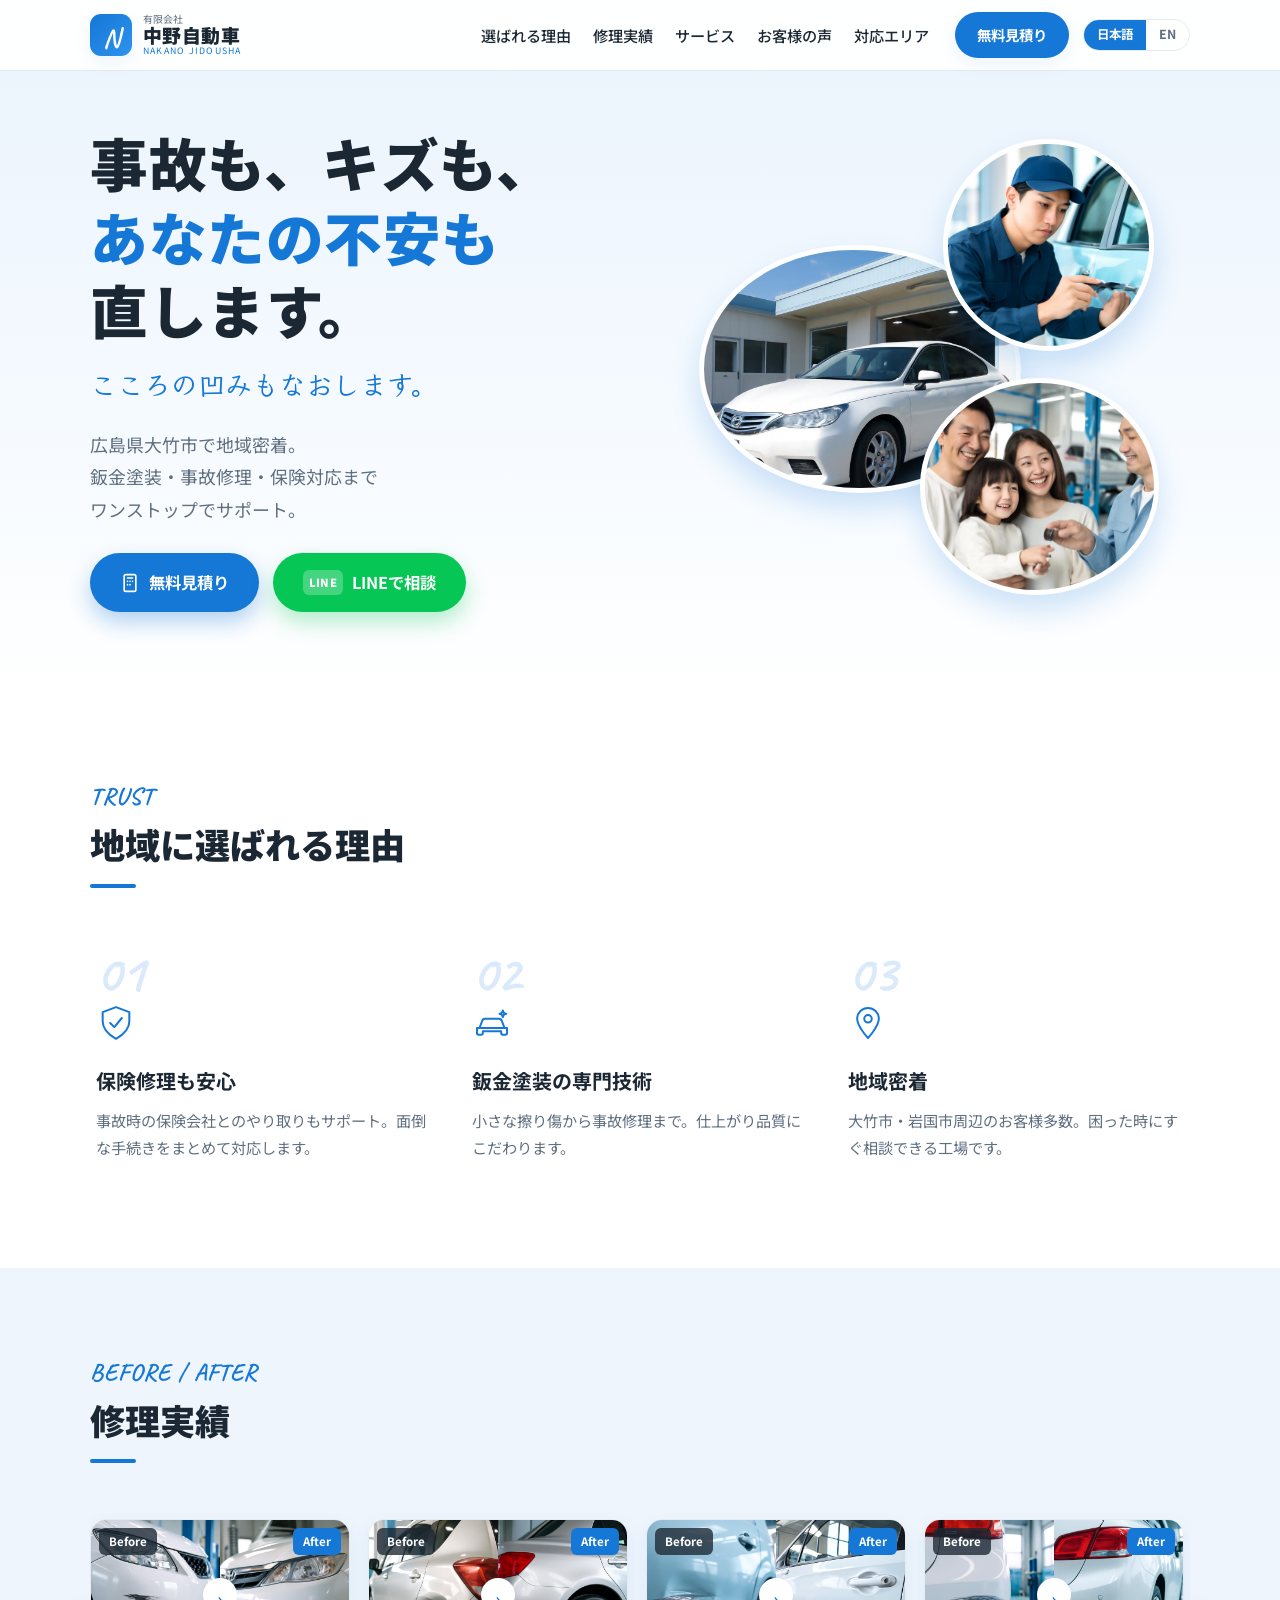
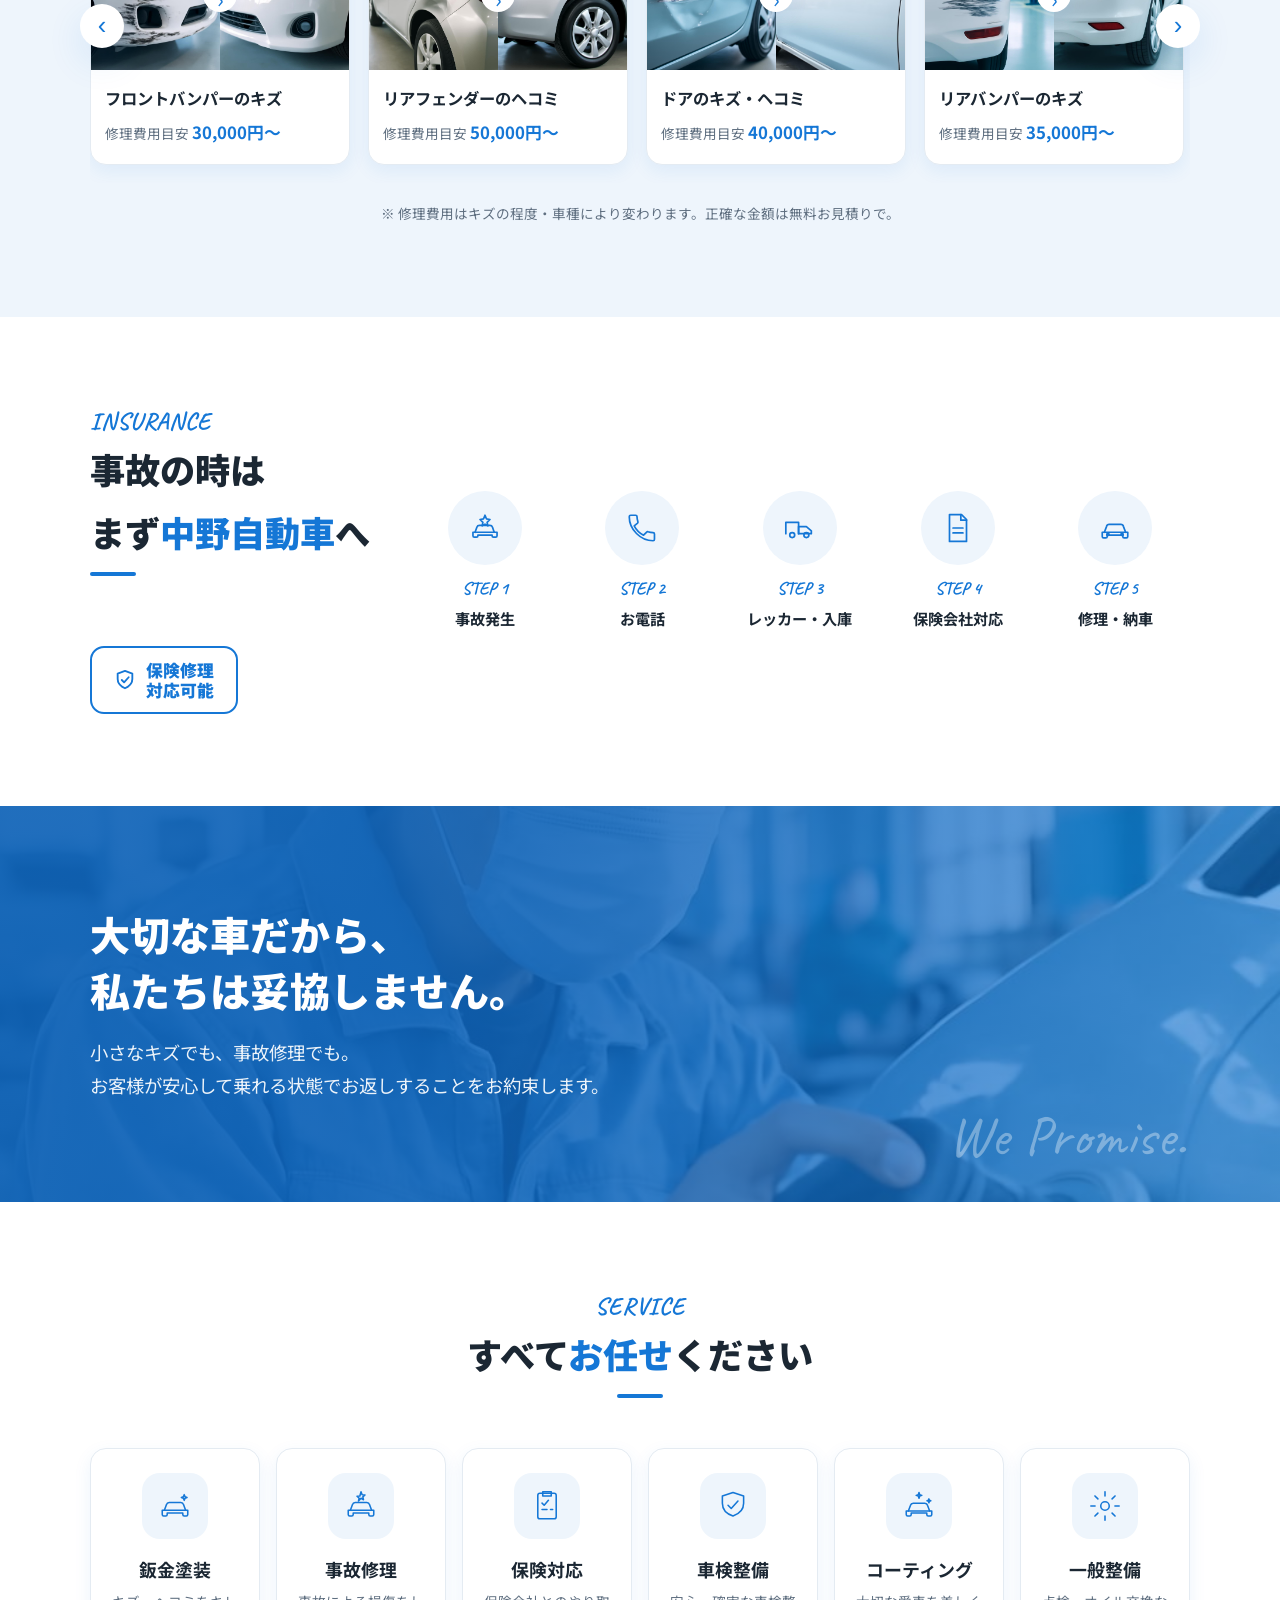
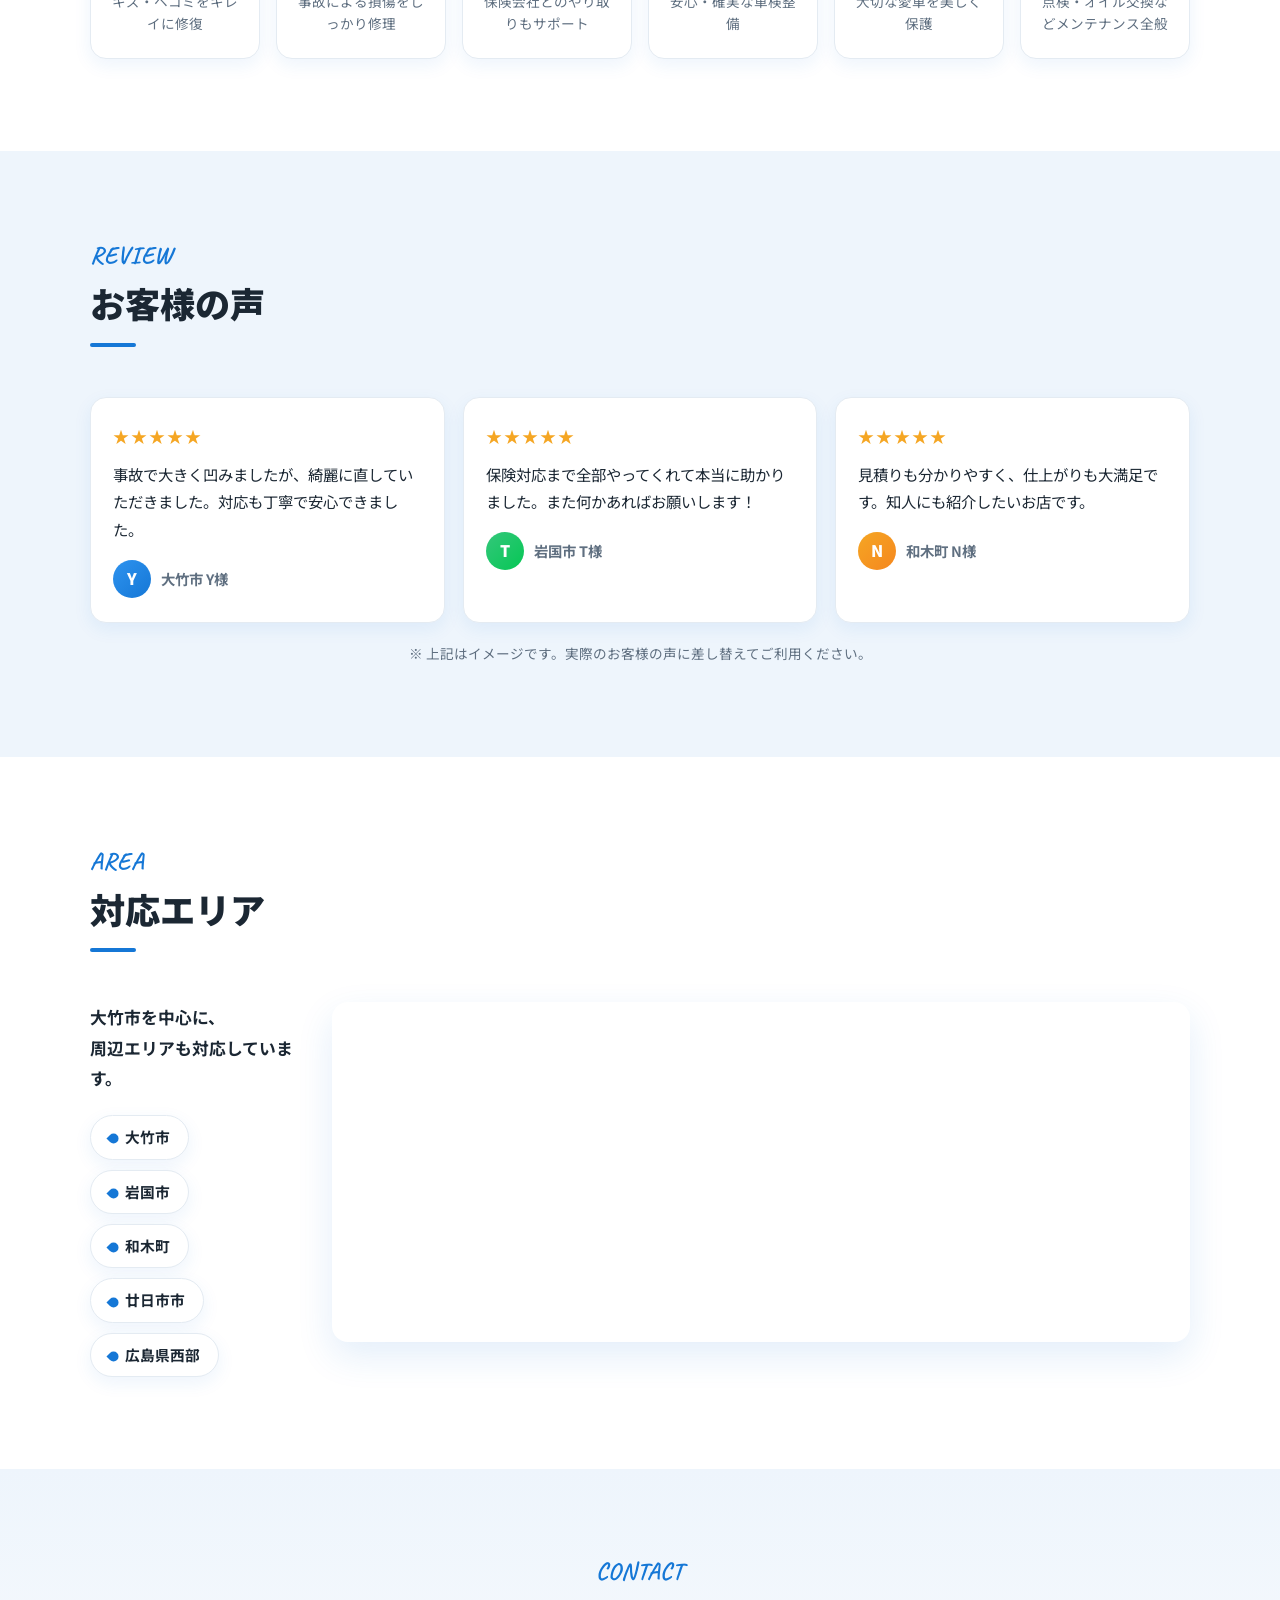
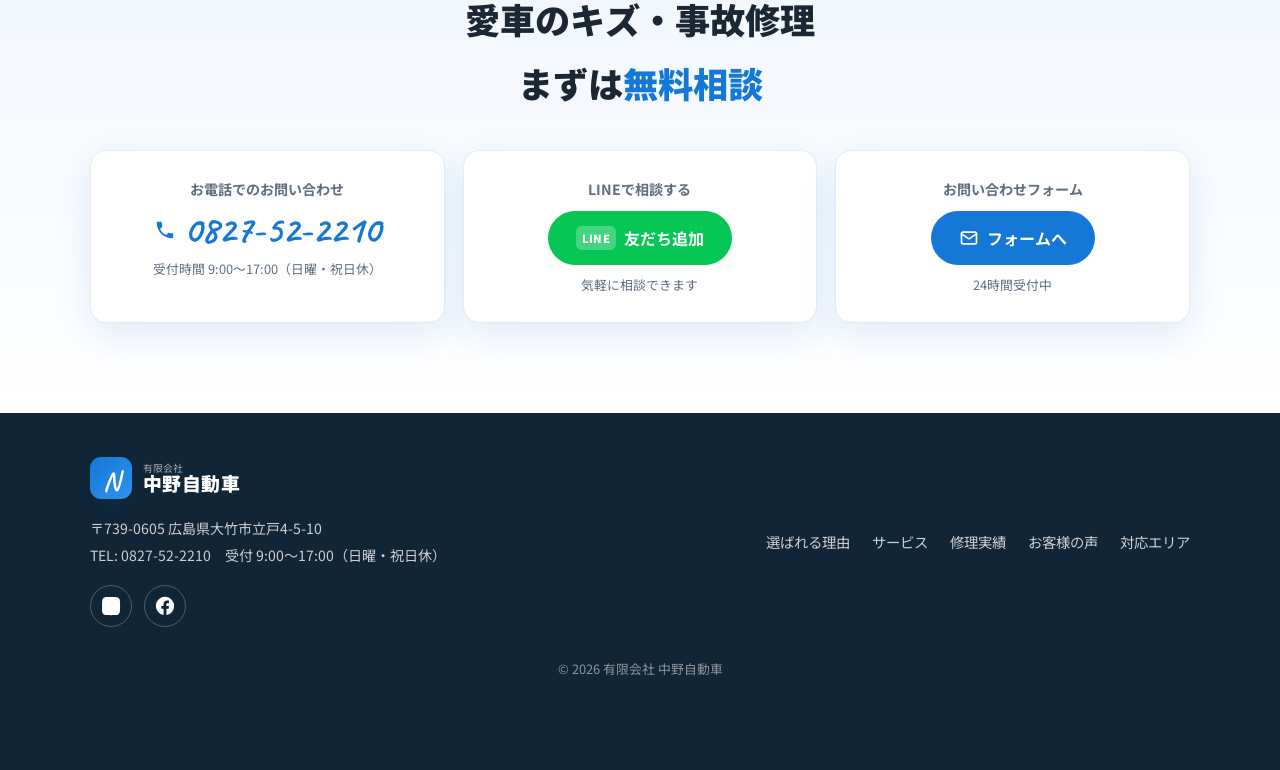
==== commit 7e5c33d8: "中野自動車LP: AI生成の写真素材を導入＋公式LINEリンク設定 - ヒーローを3枚コラージュ(整備士/白い車/家族)に刷新 - 修理実績Before/Afterを実写真風画像6種に差し替え - 約" ====
--- a/index.html
+++ b/index.html
@@ -11,6 +11,10 @@
   <meta property="og:title" content="有限会社 中野自動車｜広島県大竹市の鈑金塗装・事故修理">
   <meta property="og:description" content="事故も、キズも、あなたの不安も直します。鈑金塗装・事故修理・保険対応はワンストップで中野自動車へ。">
   <meta property="og:locale" content="ja_JP">
+
+  <link rel="alternate" hreflang="ja" href="https://hiroyukinakagawa-art.github.io/nakano-jidousya/">
+  <link rel="alternate" hreflang="en" href="https://hiroyukinakagawa-art.github.io/nakano-jidousya/en/">
+  <link rel="alternate" hreflang="x-default" href="https://hiroyukinakagawa-art.github.io/nakano-jidousya/">
 
   <link rel="preconnect" href="https://fonts.googleapis.com">
   <link rel="preconnect" href="https://fonts.gstatic.com" crossorigin>
@@ -31,20 +35,27 @@
         </span>
       </a>
 
-      <nav class="nav" id="nav">
-        <ul class="nav__list">
-          <li><a href="#trust" class="nav__link">選ばれる理由</a></li>
-          <li><a href="#works" class="nav__link">修理実績</a></li>
-          <li><a href="#service" class="nav__link">サービス</a></li>
-          <li><a href="#review" class="nav__link">お客様の声</a></li>
-          <li><a href="#area" class="nav__link">対応エリア</a></li>
-        </ul>
-        <a href="#contact" class="nav__cta">無料見積り</a>
-      </nav>
-
-      <button class="hamburger" id="hamburger" aria-label="メニューを開く" aria-expanded="false">
-        <span></span><span></span><span></span>
-      </button>
+      <div class="header__right">
+        <nav class="nav" id="nav">
+          <ul class="nav__list">
+            <li><a href="#trust" class="nav__link">選ばれる理由</a></li>
+            <li><a href="#works" class="nav__link">修理実績</a></li>
+            <li><a href="#service" class="nav__link">サービス</a></li>
+            <li><a href="#review" class="nav__link">お客様の声</a></li>
+            <li><a href="#area" class="nav__link">対応エリア</a></li>
+          </ul>
+          <a href="#contact" class="nav__cta">無料見積り</a>
+        </nav>
+
+        <div class="langswitch" role="group" aria-label="言語切り替え / Language">
+          <a href="./" class="langswitch__btn is-active" aria-current="page">日本語</a>
+          <a href="en/" class="langswitch__btn">EN</a>
+        </div>
+
+        <button class="hamburger" id="hamburger" aria-label="メニューを開く" aria-expanded="false">
+          <span></span><span></span><span></span>
+        </button>
+      </div>
     </div>
   </header>
 
@@ -60,7 +71,7 @@
             <svg viewBox="0 0 24 24" width="20" height="20" fill="none" stroke="currentColor" stroke-width="2" stroke-linecap="round" stroke-linejoin="round" aria-hidden="true"><rect x="5" y="2" width="14" height="20" rx="2"/><line x1="9" y1="6" x2="15" y2="6"/><line x1="9" y1="10" x2="9" y2="10"/><line x1="12" y1="10" x2="12" y2="10"/><line x1="15" y1="10" x2="15" y2="10"/><line x1="9" y1="14" x2="9" y2="14"/><line x1="12" y1="14" x2="12" y2="14"/></svg>
             無料見積り
           </a>
-          <a href="#contact" class="btn btn--line">
+          <a href="https://page.line.me/esi7824r" target="_blank" rel="noopener" class="btn btn--line">
             <span class="btn__lineicon">LINE</span>
             LINEで相談
           </a>
@@ -68,7 +79,11 @@
       </div>
 
       <div class="hero__media" aria-hidden="true">
-        <img class="hero__art" src="images/hero.svg" alt="">
+        <div class="hero__collage">
+          <span class="hero__photo hero__photo--car"><img src="images/hero-car.jpg" alt=""></span>
+          <span class="hero__photo hero__photo--mech"><img src="images/hero-mechanic.jpg" alt=""></span>
+          <span class="hero__photo hero__photo--family"><img src="images/hero-family.jpg" alt=""></span>
+        </div>
       </div>
     </div>
     <div class="hero__wave" aria-hidden="true"></div>
@@ -121,7 +136,7 @@
       <div class="slider">
         <button class="slider__arrow slider__arrow--prev" id="worksPrev" aria-label="前へ">‹</button>
         <div class="slider__track" id="worksTrack">
-          <article class="work">
+          <article class="work work--1">
             <div class="work__ba">
               <div class="ph ph--ba"><span class="work__tag">Before</span></div>
               <div class="ph ph--ba"><span class="work__tag work__tag--after">After</span></div>
@@ -130,7 +145,7 @@
             <h3 class="work__title">フロントバンパーのキズ</h3>
             <p class="work__price">修理費用目安 <strong>30,000円〜</strong></p>
           </article>
-          <article class="work">
+          <article class="work work--2">
             <div class="work__ba">
               <div class="ph ph--ba"><span class="work__tag">Before</span></div>
               <div class="ph ph--ba"><span class="work__tag work__tag--after">After</span></div>
@@ -139,7 +154,7 @@
             <h3 class="work__title">リアフェンダーのヘコミ</h3>
             <p class="work__price">修理費用目安 <strong>50,000円〜</strong></p>
           </article>
-          <article class="work">
+          <article class="work work--3">
             <div class="work__ba">
               <div class="ph ph--ba"><span class="work__tag">Before</span></div>
               <div class="ph ph--ba"><span class="work__tag work__tag--after">After</span></div>
@@ -148,7 +163,7 @@
             <h3 class="work__title">ドアのキズ・ヘコミ</h3>
             <p class="work__price">修理費用目安 <strong>40,000円〜</strong></p>
           </article>
-          <article class="work">
+          <article class="work work--4">
             <div class="work__ba">
               <div class="ph ph--ba"><span class="work__tag">Before</span></div>
               <div class="ph ph--ba"><span class="work__tag work__tag--after">After</span></div>
@@ -157,7 +172,7 @@
             <h3 class="work__title">リアバンパーのキズ</h3>
             <p class="work__price">修理費用目安 <strong>35,000円〜</strong></p>
           </article>
-          <article class="work">
+          <article class="work work--5">
             <div class="work__ba">
               <div class="ph ph--ba"><span class="work__tag">Before</span></div>
               <div class="ph ph--ba"><span class="work__tag work__tag--after">After</span></div>
@@ -166,7 +181,7 @@
             <h3 class="work__title">事故による大破修理</h3>
             <p class="work__price">修理費用目安 <strong>120,000円〜</strong></p>
           </article>
-          <article class="work">
+          <article class="work work--6">
             <div class="work__ba">
               <div class="ph ph--ba"><span class="work__tag">Before</span></div>
               <div class="ph ph--ba"><span class="work__tag work__tag--after">After</span></div>
@@ -230,7 +245,7 @@
 
   <!-- ===== 約束バンド ===== -->
   <section class="promise">
-    <div class="promise__photo ph" aria-hidden="true"><span class="ph__label">作業風景の写真</span></div>
+    <div class="promise__photo" aria-hidden="true"></div>
     <div class="promise__inner">
       <h2 class="promise__title">大切な車だから、<br>私たちは妥協しません。</h2>
       <p class="promise__text">小さなキズでも、事故修理でも。<br>お客様が安心して乗れる状態でお返しすることをお約束します。</p>
@@ -354,7 +369,7 @@
         </div>
         <div class="ccard ccard--line">
           <span class="ccard__cap">LINEで相談する</span>
-          <a href="#" class="ccard__btn ccard__btn--line"><span class="btn__lineicon">LINE</span>友だち追加</a>
+          <a href="https://page.line.me/esi7824r" target="_blank" rel="noopener" class="ccard__btn ccard__btn--line"><span class="btn__lineicon">LINE</span>友だち追加</a>
           <span class="ccard__sub">気軽に相談できます</span>
         </div>
         <div class="ccard">
@@ -404,12 +419,16 @@
   </div>
 
   <!--
-    画像の差し替えについて：
-    現在、写真部分は class="ph"（プレースホルダー）で仮置きしています。
-    実写真を入れる場合は images/ フォルダに保存し、該当の .ph 要素を
-    <img src="images/xxxx.jpg" alt="..."> に置き換えてください（中川さんへ依頼でもOK）。
-    差し替え対象：ヒーロー3枚 / 修理実績Before・After / 約束バンド背景 / お客様の声アバター
+    画像について（提案用）：
+    写真は AI生成（ChatGPT画像API, gpt-image-1・低画質）の仮素材。images/ 内：
+      ヒーロー … hero-car.jpg / hero-mechanic.jpg / hero-family.jpg
+      Before/After … ba1〜ba6 の -before.jpg / -after.jpg（計12枚）
+      約束バンド背景 … promise.jpg
+    お客様が実際に撮った写真が手に入れば、同名で上書き or パス差し替えするだけで本番化できます。
+    （生成し直し: ai-pipeline/build-assets.mjs。旧SVG hero.svg等は未使用だが残置）
+    お客様の声はイニシャルアイコン（ダミー）。
     要対応リンク：LINE「友だち追加」(#) と お問い合わせフォーム(#) に実URLを設定。
+    公開先：https://hiroyukinakagawa-art.github.io/nakano-jidousya/ （GitHub Pages, mainブランチ）
   -->
   <script src="js/main.js"></script>
 </body>
--- a/css/style.css
+++ b/css/style.css
@@ -99,6 +99,13 @@
 .nav__cta { background: var(--blue); color: #fff; padding: 10px 22px; border-radius: 999px; font-weight: 700; font-size: .9rem; box-shadow: var(--shadow-sm); transition: background .15s ease; }
 .nav__cta:hover { background: var(--blue-dark); }
 
+.header__right { display: flex; align-items: center; gap: 14px; }
+
+.langswitch { display: flex; border: 1px solid var(--line); border-radius: 999px; overflow: hidden; flex: 0 0 auto; }
+.langswitch__btn { padding: 6px 13px; font-size: .78rem; font-weight: 700; color: var(--gray); line-height: 1.4; transition: background .15s ease, color .15s ease; }
+.langswitch__btn.is-active { background: var(--blue); color: #fff; }
+.langswitch__btn:not(.is-active):hover { background: var(--blue-50); color: var(--blue); }
+
 .hamburger { display: none; flex-direction: column; justify-content: center; gap: 6px; width: 44px; height: 44px; background: none; border: none; cursor: pointer; }
 .hamburger span { display: block; width: 26px; height: 2px; background: var(--blue); transition: transform .3s ease, opacity .3s ease; }
 .hamburger.is-open span:nth-child(1) { transform: translateY(8px) rotate(45deg); }
@@ -121,7 +128,12 @@
 .hero__btns { display: flex; flex-wrap: wrap; gap: 14px; }
 
 .hero__media { position: relative; }
-.hero__art { width: 100%; max-width: 520px; height: auto; margin-inline: auto; display: block; filter: drop-shadow(0 18px 30px rgba(21,119,214,.18)); }
+.hero__collage { position: relative; width: 100%; max-width: 460px; margin-inline: auto; aspect-ratio: 1 / 1; }
+.hero__photo { position: absolute; overflow: hidden; border: 5px solid #fff; box-shadow: 0 16px 30px rgba(21,119,214,.20); background: var(--blue-50); }
+.hero__photo img { width: 100%; height: 100%; object-fit: cover; display: block; }
+.hero__photo--car    { width: 70%; height: 54%; left: 0; top: 23%; border-radius: 48% 52% 50% 50% / 50%; z-index: 1; }
+.hero__photo--mech   { width: 46%; height: 46%; right: 1%; top: 0; border-radius: 50%; z-index: 2; }
+.hero__photo--family { width: 52%; height: 47%; right: 0; bottom: 1%; border-radius: 50% 50% 52% 48% / 50%; z-index: 2; }
 
 /* ---------- 見出し共通 ---------- */
 .section { padding: clamp(54px, 8vw, 92px) 0; }
@@ -157,8 +169,18 @@
 .work__ba { position: relative; display: grid; grid-template-columns: 1fr 1fr; height: 150px; }
 .work__ba .ph--ba { height: 100%; background-position: center; background-size: cover; background-repeat: no-repeat; }
 .work__ba .ph--ba::after { display: none; }
-.work__ba .ph--ba:nth-child(1) { background-image: url("../images/car-before.svg"); }
-.work__ba .ph--ba:nth-child(2) { background-image: url("../images/car-after.svg"); }
+.work--1 .ph--ba:nth-child(1) { background-image: url("../images/ba1-before.jpg"); }
+.work--1 .ph--ba:nth-child(2) { background-image: url("../images/ba1-after.jpg"); }
+.work--2 .ph--ba:nth-child(1) { background-image: url("../images/ba2-before.jpg"); }
+.work--2 .ph--ba:nth-child(2) { background-image: url("../images/ba2-after.jpg"); }
+.work--3 .ph--ba:nth-child(1) { background-image: url("../images/ba3-before.jpg"); }
+.work--3 .ph--ba:nth-child(2) { background-image: url("../images/ba3-after.jpg"); }
+.work--4 .ph--ba:nth-child(1) { background-image: url("../images/ba4-before.jpg"); }
+.work--4 .ph--ba:nth-child(2) { background-image: url("../images/ba4-after.jpg"); }
+.work--5 .ph--ba:nth-child(1) { background-image: url("../images/ba5-before.jpg"); }
+.work--5 .ph--ba:nth-child(2) { background-image: url("../images/ba5-after.jpg"); }
+.work--6 .ph--ba:nth-child(1) { background-image: url("../images/ba6-before.jpg"); }
+.work--6 .ph--ba:nth-child(2) { background-image: url("../images/ba6-after.jpg"); }
 .work__tag { position: absolute; top: 8px; left: 8px; background: rgba(27,39,51,.78); color: #fff; font-size: .72rem; font-weight: 700; padding: 3px 10px; border-radius: 6px; z-index: 2; }
 .work__tag--after { left: auto; right: 8px; background: var(--blue); }
 .work__go { position: absolute; top: 50%; left: 50%; transform: translate(-50%,-50%); width: 34px; height: 34px; background: #fff; color: var(--blue); border-radius: 50%; display: grid; place-items: center; font-size: 1.4rem; box-shadow: var(--shadow-sm); z-index: 3; }
@@ -192,7 +214,7 @@
 
 /* ---------- 約束バンド ---------- */
 .promise { position: relative; color: #fff; overflow: hidden; }
-.promise__photo { position: absolute; inset: 0; }
+.promise__photo { position: absolute; inset: 0; background: var(--blue-100) url("../images/promise.jpg") center/cover no-repeat; }
 .promise__photo::before { content: ""; position: absolute; inset: 0; z-index: 1; background: linear-gradient(100deg, rgba(15,99,184,.92) 30%, rgba(21,119,214,.6) 100%); }
 .promise__photo .ph__label { z-index: 0; }
 .promise__inner { position: relative; z-index: 2; max-width: var(--container); margin-inline: auto; padding: clamp(56px, 9vw, 100px) 20px; }
@@ -267,7 +289,7 @@
    ============================================ */
 @media (min-width: 768px) {
   .hero__inner { grid-template-columns: 1.05fr 1fr; align-items: center; padding-block: 56px 80px; }
-  .hero__media { height: 400px; }
+  .hero__media { height: auto; }
   .trust { grid-template-columns: repeat(3, 1fr); gap: 28px; }
   .work { width: 260px; }
   .insurance { grid-template-columns: 280px 1fr; align-items: center; gap: 40px; }
